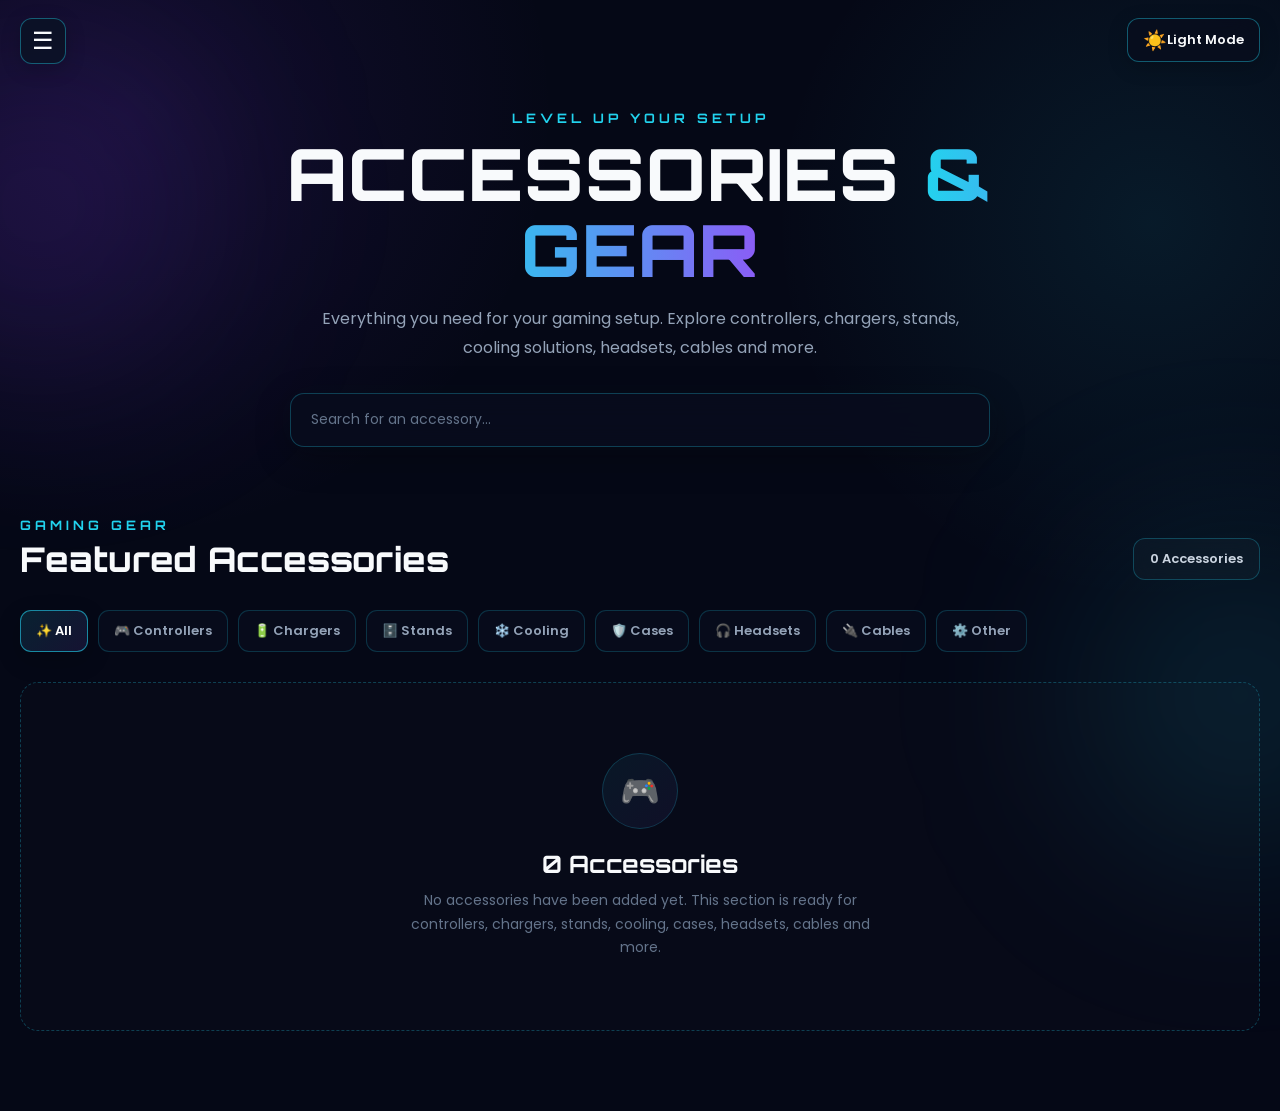
==== accessories.html @ ce7d5a82 "Add independent Accessories & Gear page with sidebar, theme toggle, filters, search, and modal" ====
<!DOCTYPE html>
<html lang="en">
<head>
    <meta charset="UTF-8">
    <meta name="viewport" content="width=device-width, initial-scale=1.0">

    <title>Future Games | Accessories & Gear</title>

    <link rel="preconnect" href="https://fonts.googleapis.com">
    <link rel="preconnect" href="https://fonts.gstatic.com" crossorigin>

    <link
        href="https://fonts.googleapis.com/css2?family=Orbitron:wght@500;700;800&family=Poppins:wght@400;500;600;700&display=swap"
        rel="stylesheet"
    >

    <link rel="stylesheet" href="style.css">

    <style>
        /*
         * ============================================================
         * ACCESSORIES PAGE
         * ============================================================
         */

        .accessories-page {
            position: relative;
            z-index: 2;
        }

        /*
         * ACCESSORIES HERO
         */
        .accessories-hero {
            position: relative;
            padding: 110px 20px 70px;
            text-align: center;
        }

        .accessories-hero .hero-content {
            max-width: 900px;
            margin: 0 auto;
        }

        .accessories-hero h1 {
            margin: 10px 0 18px;
            font-family: "Orbitron", sans-serif;
            font-size: clamp(38px, 7vw, 72px);
            font-weight: 800;
            line-height: 1.05;
            letter-spacing: 1px;
        }

        .accessories-hero h1 span {
            background: linear-gradient(
                90deg,
                #22d3ee,
                #8b5cf6
            );
            -webkit-background-clip: text;
            background-clip: text;
            color: transparent;
        }

        .accessories-description {
            max-width: 680px;
            margin: 0 auto 30px;
            color: #94a3b8;
            font-size: 16px;
            line-height: 1.8;
        }

        /*
         * ACCESSORIES SEARCH
         */
        .accessories-search-box {
            width: min(700px, 100%);
            margin: 0 auto;
        }

        .accessories-search-box input {
            width: 100%;
            min-height: 54px;
            padding: 15px 20px;

            border: 1px solid #22d3ee44;
            border-radius: 14px;

            outline: none;

            color: #f8fafc;
            background: #080d1de8;

            font-family: "Poppins", sans-serif;
            font-size: 14px;

            box-shadow:
                0 10px 35px #0004,
                0 0 30px #22d3ee08;

            backdrop-filter: blur(15px);

            transition:
                border-color .25s,
                box-shadow .25s,
                background .25s;
        }

        .accessories-search-box input::placeholder {
            color: #64748b;
        }

        .accessories-search-box input:focus {
            border-color: #22d3ee99;

            box-shadow:
                0 10px 35px #0005,
                0 0 30px #22d3ee18;
        }

        /*
         * ACCESSORIES CONTAINER
         */
        .accessories-container {
            position: relative;
            z-index: 2;

            width: min(1400px, calc(100% - 40px));
            margin: 0 auto;
            padding-bottom: 80px;
        }

        /*
         * SECTION HEADER
         */
        .accessories-section-header {
            display: flex;
            align-items: flex-end;
            justify-content: space-between;
            gap: 20px;

            margin-bottom: 30px;
        }

        .accessories-section-header h2 {
            margin: 5px 0 0;

            font-family: "Orbitron", sans-serif;
            font-size: clamp(24px, 4vw, 34px);
            font-weight: 800;
        }

        .accessories-count {
            flex-shrink: 0;

            padding: 10px 16px;

            border: 1px solid #22d3ee44;
            border-radius: 12px;

            color: #cbd5e1;
            background: #ffffff06;

            font-size: 13px;
            font-weight: 600;

            backdrop-filter: blur(10px);
        }

        /*
         * CATEGORY FILTERS
         */
        .accessories-filters {
            display: flex;
            flex-wrap: wrap;
            gap: 10px;

            margin-bottom: 30px;
        }

        .accessory-filter {
            min-height: 42px;

            padding: 9px 15px;

            border: 1px solid #22d3ee33;
            border-radius: 11px;

            color: #94a3b8;
            background: #080d1dcc;

            cursor: pointer;

            font-family: "Poppins", sans-serif;
            font-size: 13px;
            font-weight: 600;

            transition:
                color .2s,
                background .2s,
                border-color .2s,
                transform .2s;
        }

        .accessory-filter:hover {
            color: #f8fafc;
            border-color: #22d3ee77;
            background: #22d3ee12;
            transform: translateY(-2px);
        }

        .accessory-filter.active {
            color: #ffffff;

            border-color: #22d3ee99;

            background:
                linear-gradient(
                    135deg,
                    #22d3ee20,
                    #8b5cf620
                );

            box-shadow: 0 8px 25px #0003;
        }

        /*
         * ACCESSORIES GRID
         */
        .accessories-grid {
            display: grid;

            grid-template-columns:
                repeat(
                    auto-fill,
                    minmax(250px, 1fr)
                );

            gap: 22px;
        }

        /*
         * ACCESSORY CARD
         */
        .accessory-card {
            min-height: 330px;

            display: flex;
            flex-direction: column;

            overflow: hidden;

            border: 1px solid #22d3ee22;
            border-radius: 18px;

            background:
                linear-gradient(
                    145deg,
                    #0b1224ee,
                    #080d1dee
                );

            box-shadow:
                0 15px 40px #0004;

            backdrop-filter: blur(15px);

            transition:
                transform .25s,
                border-color .25s,
                box-shadow .25s;
        }

        .accessory-card:hover {
            transform: translateY(-7px);

            border-color: #22d3ee66;

            box-shadow:
                0 22px 55px #0006,
                0 0 30px #22d3ee0c;
        }

        /*
         * ACCESSORY COVER
         */
        .accessory-cover {
            position: relative;

            height: 190px;

            display: flex;
            align-items: center;
            justify-content: center;

            overflow: hidden;

            border-bottom: 1px solid #ffffff0d;

            background:
                radial-gradient(
                    circle at center,
                    #22d3ee0e,
                    transparent 65%
                ),
                #080b12;

            font-size: 52px;
        }

        .accessory-cover::after {
            content: "";

            position: absolute;
            inset: 0;

            background:
                linear-gradient(
                    135deg,
                    transparent,
                    #22d3ee06,
                    transparent
                );

            pointer-events: none;
        }

        .accessory-placeholder-icon {
            position: relative;
            z-index: 1;

            width: 78px;
            height: 78px;

            display: flex;
            align-items: center;
            justify-content: center;

            border: 1px solid #22d3ee44;
            border-radius: 20px;

            background:
                linear-gradient(
                    135deg,
                    #22d3ee12,
                    #8b5cf612
                );

            box-shadow: 0 0 35px #22d3ee0c;
        }

        /*
         * ACCESSORY INFO
         */
        .accessory-info {
            display: flex;
            flex-direction: column;
            flex: 1;

            padding: 20px;
        }

        .accessory-info h3 {
            margin: 0 0 10px;

            color: #f8fafc;

            font-family: "Orbitron", sans-serif;
            font-size: 17px;
            font-weight: 700;
        }

        .accessory-tags {
            display: flex;
            flex-wrap: wrap;
            gap: 7px;

            margin-bottom: 12px;
        }

        .accessory-tag {
            padding: 5px 9px;

            border: 1px solid #8b5cf633;
            border-radius: 7px;

            color: #c4b5fd;
            background: #8b5cf610;

            font-size: 11px;
            font-weight: 600;
        }

        .accessory-description {
            margin: 0;

            color: #94a3b8;

            font-size: 13px;
            line-height: 1.7;
        }

        .accessory-button {
            width: 100%;

            margin-top: auto;
            padding: 11px 14px;

            border: 1px solid #22d3ee44;
            border-radius: 10px;

            color: #f8fafc;
            background: #22d3ee0d;

            cursor: pointer;

            font-family: "Poppins", sans-serif;
            font-size: 13px;
            font-weight: 700;

            transition:
                background .2s,
                border-color .2s,
                transform .2s;
        }

        .accessory-button:hover {
            border-color: #22d3ee88;
            background: #22d3ee18;
            transform: translateY(-2px);
        }

        /*
         * EMPTY STATE
         */
        .accessories-empty {
            display: none;

            padding: 70px 25px;

            border: 1px dashed #22d3ee44;
            border-radius: 18px;

            text-align: center;

            background: #ffffff03;
        }

        .accessories-empty-icon {
            width: 76px;
            height: 76px;

            display: flex;
            align-items: center;
            justify-content: center;

            margin: 0 auto 20px;

            border: 1px solid #22d3ee33;
            border-radius: 50%;

            background:
                linear-gradient(
                    135deg,
                    #22d3ee12,
                    #8b5cf612
                );

            font-size: 32px;
        }

        .accessories-empty h3 {
            margin: 0 0 10px;

            font-family: "Orbitron", sans-serif;
            font-size: 24px;
        }

        .accessories-empty p {
            max-width: 500px;

            margin: 0 auto;

            color: #64748b;

            font-size: 14px;
            line-height: 1.7;
        }

        /*
         * ACCESSORIES SIDEBAR
         *
         * Uses the same sidebar structure/classes
         * already added to style.css.
         */

        .accessories-sidebar-wrapper {
            position: relative;
            z-index: 5000;
        }

        /*
         * LIGHT MODE
         */
        body.light-mode .accessories-search-box input {
            color: #0f172a;
            background: #ffffffdd;
            border-color: #0891b244;
        }

        body.light-mode .accessory-filter {
            color: #475569;
            background: #ffffffcc;
            border-color: #0891b233;
        }

        body.light-mode .accessory-filter:hover {
            color: #0f172a;
            background: #0891b210;
            border-color: #0891b266;
        }

        body.light-mode .accessory-filter.active {
            color: #0f172a;
            border-color: #0891b277;
            background: linear-gradient(
                135deg,
                #22d3ee20,
                #8b5cf620
            );
        }

        body.light-mode .accessory-card {
            background: #ffffffdd;
            border-color: #0891b222;
        }

        body.light-mode .accessory-card:hover {
            border-color: #0891b266;
        }

        body.light-mode .accessory-info h3 {
            color: #0f172a;
        }

        body.light-mode .accessory-description {
            color: #64748b;
        }

        body.light-mode .accessories-count {
            color: #475569;
            background: #ffffff99;
            border-color: #0891b233;
        }

        /*
         * RESPONSIVE
         */
        @media(max-width: 800px){

            .accessories-hero {
                padding-top: 90px;
            }

            .accessories-section-header {
                align-items: flex-start;
                flex-direction: column;
            }

            .accessories-grid {
                grid-template-columns:
                    repeat(
                        auto-fill,
                        minmax(220px, 1fr)
                    );
            }

        }

        @media(max-width: 550px){

            .accessories-hero {
                padding:
                    85px 15px
                    55px;
            }

            .accessories-container {
                width: calc(100% - 24px);
            }

            .accessories-hero h1 {
                font-size: 38px;
            }

            .accessories-description {
                font-size: 14px;
            }

            .accessories-section-header h2 {
                font-size: 24px;
            }

            .accessories-grid {
                grid-template-columns: 1fr;
            }

            .accessory-cover {
                height: 180px;
            }

            .accessories-filters {
                gap: 7px;
            }

            .accessory-filter {
                flex: 1 1 auto;
            }

        }
    </style>

    <script>
    /*
     * ============================================================
     * ACCESSORIES PAGE NAVIGATION
     * ============================================================
     */

    (function () {

        const scrollKey =
            "futureGamesRefreshScroll-accessories";

        if ("scrollRestoration" in history) {
            history.scrollRestoration = "manual";
        }

        window.addEventListener(
            "pagehide",
            function () {

                try {

                    sessionStorage.setItem(
                        scrollKey,
                        String(
                            window.scrollY ||
                            window.pageYOffset ||
                            0
                        )
                    );

                } catch (error) {}

            }
        );

        window.addEventListener(
            "load",
            function () {

                const navigation =
                    performance.getEntriesByType(
                        "navigation"
                    )[0];

                let savedPosition = null;

                try {

                    savedPosition =
                        sessionStorage.getItem(
                            scrollKey
                        );

                } catch (error) {}

                if (
                    navigation &&
                    navigation.type === "reload" &&
                    savedPosition !== null
                ) {

                    try {

                        sessionStorage.removeItem(
                            scrollKey
                        );

                    } catch (error) {}

                    const previousY =
                        Number(
                            savedPosition
                        );

                    if (
                        Number.isFinite(
                            previousY
                        ) &&
                        previousY > 0
                    ) {

                        const maxScroll =
                            Math.max(
                                0,
                                document.documentElement
                                    .scrollHeight -
                                window.innerHeight
                            );

                        window.scrollTo(
                            0,
                            Math.min(
                                previousY,
                                maxScroll
                            )
                        );

                        requestAnimationFrame(
                            function () {

                                requestAnimationFrame(
                                    function () {

                                        window.scrollTo({
                                            top: 0,
                                            behavior: "smooth"
                                        });

                                    }
                                );

                            }
                        );

                    } else {

                        window.scrollTo(
                            0,
                            0
                        );

                    }

                } else {

                    try {

                        sessionStorage.removeItem(
                            scrollKey
                        );

                    } catch (error) {}

                }

            }
        );

    })();
    </script>
</head>

<body>

    <!-- ==========================================================
         BACKGROUND
    =========================================================== -->

    <div class="background-glow glow-one"></div>
    <div class="background-glow glow-two"></div>


    <!-- ==========================================================
         ACCESSORIES SIDEBAR
    =========================================================== -->

    <div
        class="accessories-sidebar-wrapper"
        id="accessoriesSidebarWrapper"
    >

        <button
            class="platform-menu-button"
            id="platformMenuButton"
            type="button"
            aria-label="Open console menu"
            aria-expanded="false"
        >
            ☰
        </button>


        <div
            class="platform-overlay"
            id="platformOverlay"
        ></div>


        <aside
            class="platform-sidebar"
            id="platformSidebar"
            aria-label="Console selection"
        >

            <button
                class="platform-close"
                id="platformCloseButton"
                type="button"
                aria-label="Close menu"
            >
                ×
            </button>


            <h2>
                Choose Console
            </h2>


            <!-- HOME -->

            <button
                type="button"
                id="sidebarHomeButton"
                class="sidebar-home-button"
            >
                🏠 Home
            </button>


            <!-- ALL ACCESSORIES -->

            <button
                type="button"
                id="sidebarAllAccessoriesButton"
                class="sidebar-all-accessories-button"
            >
                🧩 All Accessories
            </button>


            <!-- ==================================================
                 PS4
            =================================================== -->

            <div class="sidebar-console-group">

                <div class="sidebar-console-title">
                    🎮 PlayStation 4
                </div>


                <button
                    type="button"
                    class="sidebar-sub-button"
                    data-action="games"
                    data-platform="PS4"
                >
                    🎮 Games
                </button>


                <button
                    type="button"
                    class="sidebar-sub-button"
                    data-action="accessories"
                    data-platform="PS4"
                >
                    🧩 Accessories
                </button>

            </div>


            <!-- ==================================================
                 PS5
            =================================================== -->

            <div class="sidebar-console-group">

                <div class="sidebar-console-title">
                    🎮 PlayStation 5
                </div>


                <button
                    type="button"
                    class="sidebar-sub-button"
                    data-action="games"
                    data-platform="PS5"
                >
                    🎮 Games
                </button>


                <button
                    type="button"
                    class="sidebar-sub-button"
                    data-action="accessories"
                    data-platform="PS5"
                >
                    🧩 Accessories
                </button>

            </div>


            <!-- ==================================================
                 XBOX
            =================================================== -->

            <div class="sidebar-console-group">

                <div class="sidebar-console-title">
                    🎮 Xbox
                </div>


                <button
                    type="button"
                    class="sidebar-sub-button"
                    data-action="games"
                    data-platform="Xbox"
                >
                    🎮 Games
                </button>


                <button
                    type="button"
                    class="sidebar-sub-button"
                    data-action="accessories"
                    data-platform="Xbox"
                >
                    🧩 Accessories
                </button>

            </div>

        </aside>

    </div>


    <!-- ==========================================================
         MAIN PAGE
    =========================================================== -->

    <main class="accessories-page">

        <!-- ======================================================
             HERO
        ======================================================= -->

        <header class="accessories-hero">

            <div class="hero-content">

                <p class="small-title">
                    LEVEL UP YOUR SETUP
                </p>


                <h1>
                    ACCESSORIES
                    <span>&amp; GEAR</span>
                </h1>


                <p class="accessories-description">
                    Everything you need for your gaming setup.
                    Explore controllers, chargers, stands,
                    cooling solutions, headsets, cables and more.
                </p>


                <div class="accessories-search-box">

                    <input
                        type="text"
                        id="accessorySearchInput"
                        placeholder="Search for an accessory..."
                        autocomplete="off"
                    >

                </div>

            </div>

        </header>


        <!-- ======================================================
             MAIN ACCESSORIES CONTENT
        ======================================================= -->

        <section class="accessories-container">

            <div class="accessories-section-header">

                <div>

                    <p class="small-title">
                        GAMING GEAR
                    </p>


                    <h2>
                        Featured Accessories
                    </h2>

                </div>


                <div
                    id="accessoryCount"
                    class="accessories-count"
                >
                    0 Accessories
                </div>

            </div>


            <!-- ==================================================
                 CATEGORY FILTERS
            =================================================== -->

            <div
                id="accessoryFilters"
                class="accessories-filters"
            >

                <button
                    type="button"
                    class="accessory-filter active"
                    data-category="ALL"
                >
                    ✨ All
                </button>


                <button
                    type="button"
                    class="accessory-filter"
                    data-category="Controllers"
                >
                    🎮 Controllers
                </button>


                <button
                    type="button"
                    class="accessory-filter"
                    data-category="Chargers"
                >
                    🔋 Chargers
                </button>


                <button
                    type="button"
                    class="accessory-filter"
                    data-category="Stands"
                >
                    🗄️ Stands
                </button>


                <button
                    type="button"
                    class="accessory-filter"
                    data-category="Cooling"
                >
                    ❄️ Cooling
                </button>


                <button
                    type="button"
                    class="accessory-filter"
                    data-category="Cases"
                >
                    🛡️ Cases
                </button>


                <button
                    type="button"
                    class="accessory-filter"
                    data-category="Headsets"
                >
                    🎧 Headsets
                </button>


                <button
                    type="button"
                    class="accessory-filter"
                    data-category="Cables"
                >
                    🔌 Cables
                </button>


                <button
                    type="button"
                    class="accessory-filter"
                    data-category="Other Accessories"
                >
                    ⚙️ Other
                </button>

            </div>


            <!-- ==================================================
                 ACCESSORIES GRID
            =================================================== -->

            <section
                id="accessoriesContainer"
                class="accessories-grid"
            ></section>


            <!-- ==================================================
                 EMPTY STATE
            =================================================== -->

            <div
                id="accessoriesEmpty"
                class="accessories-empty"
            >

                <div class="accessories-empty-icon">
                    🎮
                </div>


                <h3>
                    0 Accessories
                </h3>


                <p>
                    No accessories have been added yet.
                    This section is ready for controllers,
                    chargers, stands, cooling, cases,
                    headsets, cables and more.
                </p>

            </div>

        </section>

    </main>


    <!-- ==========================================================
         DETAILS MODAL
    =========================================================== -->

    <div
        id="accessoryDetailsModal"
        class="modal"
    >

        <div class="modal-background"></div>


        <div class="modal-content">

            <button
                id="closeAccessoryModal"
                class="close-button"
                type="button"
            >
                ×
            </button>


            <div
                id="accessoryDetailsContainer"
            ></div>

        </div>

    </div>


    <!-- ==========================================================
         ACCESSORIES JAVASCRIPT
    =========================================================== -->

    <script>

    /*
     * ============================================================
     * THEME TOGGLE
     * ============================================================
     */

    function createThemeToggle(){

        let controls =
            document.querySelector(
                ".header-controls"
            );


        let button =
            document.getElementById(
                "themeToggle"
            );


        if(!controls){

            controls =
                document.createElement(
                    "div"
                );

            controls.className =
                "header-controls";

            controls.style.cssText = `
                position: fixed;
                top: 15px;
                right: 15px;
                z-index: 5005;
                display: flex;
                align-items: center;
                gap: 10px;
            `;

            document.body.appendChild(
                controls
            );

        }


        if(!button){

            button =
                document.createElement(
                    "button"
                );

            button.id =
                "themeToggle";

            button.className =
                "theme-toggle";

            button.type =
                "button";

            button.setAttribute(
                "aria-label",
                "Switch color theme"
            );


            const savedTheme =
                localStorage.getItem(
                    "futureGamesTheme"
                );


            if(savedTheme === "light"){

                document.body.classList.add(
                    "light-mode"
                );

            }


            function updateThemeButton(){

                const isLight =
                    document.body.classList.contains(
                        "light-mode"
                    );


                button.innerHTML =
                    isLight
                        ? '<span class="theme-icon">🌙</span><span>Dark Mode</span>'
                        : '<span class="theme-icon">☀️</span><span>Light Mode</span>';


                button.setAttribute(
                    "aria-pressed",
                    isLight
                        ? "true"
                        : "false"
                );

            }


            button.addEventListener(
                "click",
                function(){

                    const isLight =
                        document.body.classList.toggle(
                            "light-mode"
                        );


                    localStorage.setItem(
                        "futureGamesTheme",
                        isLight
                            ? "light"
                            : "dark"
                    );


                    updateThemeButton();

                }
            );


            updateThemeButton();

        }


        if(button.parentElement !== controls){

            controls.appendChild(
                button
            );

        }

    }


    /*
     * ============================================================
     * ACCESSORIES SIDEBAR
     * ============================================================
     */

    function createAccessoriesSidebar(){

        const sidebar =
            document.getElementById(
                "platformSidebar"
            );


        const menuButton =
            document.getElementById(
                "platformMenuButton"
            );


        const overlay =
            document.getElementById(
                "platformOverlay"
            );


        const closeButton =
            document.getElementById(
                "platformCloseButton"
            );


        const homeButton =
            document.getElementById(
                "sidebarHomeButton"
            );


        const allAccessoriesButton =
            document.getElementById(
                "sidebarAllAccessoriesButton"
            );


        if(!sidebar){

            console.error(
                "Future Games: Accessories sidebar was not created."
            );

            return;

        }


        function openMenu(){

            sidebar.classList.add(
                "open"
            );


            overlay.classList.add(
                "open"
            );


            if(menuButton){

                menuButton.setAttribute(
                    "aria-expanded",
                    "true"
                );

            }

        }


        function closeMenu(){

            sidebar.classList.remove(
                "open"
            );


            overlay.classList.remove(
                "open"
            );


            if(menuButton){

                menuButton.setAttribute(
                    "aria-expanded",
                    "false"
                );

            }

        }


        /*
         * HOME
         */

        if(homeButton){

            homeButton.addEventListener(
                "click",
                function(){

                    window.location.href =
                        "home.html";

                }
            );

        }


        /*
         * ALL ACCESSORIES
         */

        if(allAccessoriesButton){

            allAccessoriesButton.addEventListener(
                "click",
                function(){

                    activePlatform =
                        "ALL";


                    window.location.href =
                        "accessories.html";

                }
            );

        }


        /*
         * OPEN MENU
         */

        if(menuButton){

            menuButton.addEventListener(
                "click",
                function(){

                    if(
                        sidebar.classList.contains(
                            "open"
                        )
                    ){

                        closeMenu();

                    }else{

                        openMenu();

                    }

                }
            );

        }


        /*
         * CLOSE BUTTON
         */

        if(closeButton){

            closeButton.addEventListener(
                "click",
                closeMenu
            );

        }


        /*
         * OVERLAY
         */

        if(overlay){

            overlay.addEventListener(
                "click",
                closeMenu
            );

        }


        /*
         * NAVIGATION BUTTONS
         */

        const navigationButtons =
            sidebar.querySelectorAll(
                "[data-action][data-platform]"
            );


        navigationButtons.forEach(
            function(button){

                button.addEventListener(
                    "click",
                    function(){

                        const action =
                            button.dataset.action;


                        const platform =
                            button.dataset.platform;


                        /*
                         * ACCESSORIES
                         */

                        if(
                            action ===
                            "accessories"
                        ){

                            window.location.href =
                                "accessories.html?platform=" +
                                encodeURIComponent(
                                    platform
                                );

                            return;

                        }


                        /*
                         * PS4 GAMES
                         */

                        if(
                            action === "games" &&
                            platform === "PS4"
                        ){

                            window.location.href =
                                "index.html?platform=PS4";

                            return;

                        }


                        /*
                         * PS5 GAMES
                         */

                        if(
                            action === "games" &&
                            platform === "PS5"
                        ){

                            window.location.href =
                                "index.html?platform=PS5";

                            return;

                        }


                        /*
                         * XBOX GAMES
                         */

                        if(
                            action === "games" &&
                            platform === "Xbox"
                        ){

                            window.location.href =
                                "xbox.html";

                            return;

                        }

                    }
                );

            }
        );


        /*
         * ESC KEY
         */

        document.addEventListener(
            "keydown",
            function(event){

                if(
                    event.key === "Escape"
                ){

                    closeMenu();

                }

            }
        );

    }


    /*
     * ============================================================
     * ACCESSORIES DATA
     * ============================================================
     *
     * Keep this array empty for now.
     */

    const accessories = [];


    /*
     * ============================================================
     * PAGE STATE
     * ============================================================
     */

    let activeCategory = "ALL";

    let activePlatform = "ALL";


    /*
     * ============================================================
     * ELEMENTS
     * ============================================================
     */

    const accessorySearchInput =
        document.getElementById(
            "accessorySearchInput"
        );


    const accessoriesContainer =
        document.getElementById(
            "accessoriesContainer"
        );


    const accessoriesEmpty =
        document.getElementById(
            "accessoriesEmpty"
        );


    const accessoryCount =
        document.getElementById(
            "accessoryCount"
        );


    const accessoryFilters =
        document.querySelectorAll(
            ".accessory-filter"
        );


    /*
     * ============================================================
     * URL PARAMETERS
     * ============================================================
     */

    function initializeAccessoriesFromURL(){

        const params =
            new URLSearchParams(
                window.location.search
            );


        const requestedPlatform =
            params.get(
                "platform"
            );


        const requestedCategory =
            params.get(
                "category"
            );


        const supportedPlatforms = [
            "PS4",
            "PS5",
            "Xbox"
        ];


        const supportedCategories = [
            "Controllers",
            "Chargers",
            "Stands",
            "Cooling",
            "Cases",
            "Headsets",
            "Cables",
            "Other Accessories"
        ];


        if(
            requestedPlatform &&
            supportedPlatforms.includes(
                requestedPlatform
            )
        ){

            activePlatform =
                requestedPlatform;

        }


        if(
            requestedCategory &&
            supportedCategories.includes(
                requestedCategory
            )
        ){

            activeCategory =
                requestedCategory;

        }


        accessoryFilters.forEach(
            function(button){

                button.classList.toggle(
                    "active",
                    button.dataset.category ===
                    activeCategory
                );

            }
        );

    }


    /*
     * ============================================================
     * COVER STYLE
     * ============================================================
     */

    function getAccessoryCoverStyle(
        cover
    ){

        if(!cover){

            return "";

        }


        if(
            cover.startsWith(
                "linear-gradient"
            ) ||
            cover.startsWith(
                "radial-gradient"
            )
        ){

            return `
                background-image:
                ${cover};
            `;

        }


        return `
            background-image:
            url('${cover}');
        `;

    }


    /*
     * ============================================================
     * DISPLAY ACCESSORIES
     * ============================================================
     */

    function displayAccessories(
        accessoryList
    ){

        accessoriesContainer.innerHTML =
            "";


        accessoryCount.textContent =
            `${accessoryList.length} Accessories`;


        if(!accessoryList.length){

            accessoriesEmpty.style.display =
                "block";

            return;

        }


        accessoriesEmpty.style.display =
            "none";


        accessoryList.forEach(
            function(accessory,index){

                const card =
                    document.createElement(
                        "article"
                    );


                card.className =
                    "accessory-card";


                card.style.animationDelay =
                    `${index * 0.035}s`;


                const cover =
                    accessory.cover ||
                    "";


                const coverStyle =
                    getAccessoryCoverStyle(
                        cover
                    );


                const platformTags =
                    Array.isArray(
                        accessory.platforms
                    )
                        ? accessory.platforms
                        : [];


                const tagsHTML =
                    platformTags.length
                        ? platformTags
                            .map(
                                function(platform){

                                    return `
                                        <span class="accessory-tag">
                                            ${platform}
                                        </span>
                                    `;

                                }
                            )
                            .join("")
                        : `
                            <span class="accessory-tag">
                                ${
                                    accessory.category ||
                                    "Accessory"
                                }
                            </span>
                        `;


                card.innerHTML = `

                    <div
                        class="accessory-cover"
                        style="
                            ${coverStyle}
                            background-size:contain;
                            background-repeat:no-repeat;
                            background-position:center;
                        "
                    >

                        ${
                            cover
                                ? ""
                                : `
                                    <div
                                        class="accessory-placeholder-icon"
                                    >
                                        🎮
                                    </div>
                                `
                        }

                    </div>


                    <div class="accessory-info">

                        <h3>
                            ${accessory.name}
                        </h3>


                        <div class="accessory-tags">

                            ${tagsHTML}

                        </div>


                        <p class="accessory-description">

                            ${
                                accessory.description ||
                                "Gaming accessory."
                            }

                        </p>


                        <button
                            class="accessory-button"
                            type="button"
                            data-accessory-id="${accessory.id}"
                        >
                            View Accessory
                        </button>

                    </div>

                `;


                const detailsButton =
                    card.querySelector(
                        ".accessory-button"
                    );


                detailsButton.addEventListener(
                    "click",
                    function(){

                        openAccessoryDetails(
                            accessory.id
                        );

                    }
                );


                accessoriesContainer.appendChild(
                    card
                );

            }
        );

    }


    /*
     * ============================================================
     * FILTER ACCESSORIES
     * ============================================================
     */

    function applyAccessoryFilters(){

        const searchText =
            accessorySearchInput
                .value
                .toLowerCase()
                .trim();


        const filteredAccessories =
            accessories.filter(
                function(accessory){

                    const name =
                        (
                            accessory.name ||
                            ""
                        ).toLowerCase();


                    const category =
                        (
                            accessory.category ||
                            ""
                        ).toLowerCase();


                    const description =
                        (
                            accessory.description ||
                            ""
                        ).toLowerCase();


                    const matchesCategory =
                        activeCategory ===
                        "ALL" ||
                        accessory.category ===
                        activeCategory;


                    const matchesSearch =
                        name.includes(
                            searchText
                        ) ||
                        category.includes(
                            searchText
                        ) ||
                        description.includes(
                            searchText
                        );


                    const matchesPlatform =
                        activePlatform ===
                        "ALL" ||
                        (
                            Array.isArray(
                                accessory.platforms
                            ) &&
                            accessory.platforms.includes(
                                activePlatform
                            )
                        );


                    return (
                        matchesCategory &&
                        matchesSearch &&
                        matchesPlatform
                    );

                }
            );


        displayAccessories(
            filteredAccessories
        );

    }


    /*
     * ============================================================
     * CATEGORY BUTTONS
     * ============================================================
     */

    accessoryFilters.forEach(
        function(button){

            button.addEventListener(
                "click",
                function(){

                    activeCategory =
                        button.dataset.category;


                    accessoryFilters.forEach(
                        function(item){

                            item.classList.toggle(
                                "active",
                                item === button
                            );

                        }
                    );


                    applyAccessoryFilters();

                }
            );

        }
    );


    /*
     * ============================================================
     * SEARCH
     * ============================================================
     */

    accessorySearchInput.addEventListener(
        "input",
        applyAccessoryFilters
    );


    /*
     * ============================================================
     * DETAILS MODAL
     * ============================================================
     */

    const accessoryDetailsModal =
        document.getElementById(
            "accessoryDetailsModal"
        );


    const accessoryDetailsContainer =
        document.getElementById(
            "accessoryDetailsContainer"
        );


    const closeAccessoryModal =
        document.getElementById(
            "closeAccessoryModal"
        );


    const accessoryModalBackground =
        accessoryDetailsModal.querySelector(
            ".modal-background"
        );


    function openAccessoryDetails(
        accessoryId
    ){

        const accessory =
            accessories.find(
                function(item){

                    return item.id ===
                        accessoryId;

                }
            );


        if(!accessory){

            return;

        }


        const platforms =
            Array.isArray(
                accessory.platforms
            )
                ? accessory.platforms.join(
                    " • "
                )
                : "All Platforms";


        accessoryDetailsContainer.innerHTML = `

            <div style="
                padding:10px;
                text-align:center;
            ">

                <p
                    class="small-title"
                    style="margin-bottom:10px;"
                >
                    ACCESSORY DETAILS
                </p>


                <h2 style="
                    margin-bottom:15px;
                    font-family:'Orbitron',sans-serif;
                ">
                    ${accessory.name}
                </h2>


                <p style="
                    margin-bottom:10px;
                    color:#94a3b8;
                ">
                    Category:
                    ${
                        accessory.category ||
                        "Accessory"
                    }
                </p>


                <p style="
                    margin-bottom:20px;
                    color:#94a3b8;
                ">
                    Platforms:
                    ${platforms}
                </p>


                <p style="
                    max-width:600px;
                    margin:0 auto;
                    color:#cbd5e1;
                    line-height:1.8;
                ">
                    ${
                        accessory.description ||
                        "Gaming accessory."
                    }
                </p>

            </div>

        `;


        accessoryDetailsModal.classList.add(
            "active"
        );

    }


    function closeAccessoryDetails(){

        accessoryDetailsModal.classList.remove(
            "active"
        );

    }


    if(closeAccessoryModal){

        closeAccessoryModal.addEventListener(
            "click",
            closeAccessoryDetails
        );

    }


    if(accessoryModalBackground){

        accessoryModalBackground.addEventListener(
            "click",
            closeAccessoryDetails
        );

    }


    document.addEventListener(
        "keydown",
        function(event){

            if(
                event.key === "Escape"
            ){

                closeAccessoryDetails();

            }

        }
    );


    /*
     * ============================================================
     * INITIALIZE
     * ============================================================
     */

    createThemeToggle();

    createAccessoriesSidebar();

    initializeAccessoriesFromURL();

    applyAccessoryFilters();

    </script>

</body>
</html>
---- style.css ----
/* FUTURE GAMES - COMPLETE STYLE */

/* ==================== VARIABLES & RESET ==================== */
:root {
    --bg: #050816;
    --card: #0c1226e8;
    --purple: #8b5cf6;
    --cyan: #22d3ee;
    --gold: #ffd700;
    --text: #f8fafc;
    --muted: #94a3b8;
}

* {
    box-sizing: border-box;
    margin: 0;
    padding: 0;
}

html {
    scroll-behavior: smooth;
}

body {
    min-height: 100vh;
    color: var(--text);
    font-family: Poppins, sans-serif;
    background:
        radial-gradient(circle at 10% 10%, #7c3aed1f, transparent 28%),
        radial-gradient(circle at 90% 20%, #22d3ee17, transparent 26%),
        var(--bg);
    overflow-x: hidden;
}

button,
input {
    font: inherit;
}

button {
    cursor: pointer;
}

.background-glow {
    position: fixed;
    width: 320px;
    height: 320px;
    border-radius: 50%;
    filter: blur(100px);
    pointer-events: none;
    z-index: -1;
}

.glow-one {
    top: 5%;
    left: -120px;
    background: #7c3aed29;
}

.glow-two {
    right: -120px;
    bottom: 5%;
    background: #22d3ee1f;
}

/* ==================== HERO ==================== */
.hero {
    min-height: 390px;
    display: flex;
    align-items: center;
    justify-content: center;
    padding: 60px 20px 45px;
    text-align: center;
    border-bottom: 1px solid #8b5cf629;
}

.hero-content {
    width: min(900px, 100%);
}

.small-title {
    color: var(--cyan);
    font-family: Orbitron, sans-serif;
    font-size: 13px;
    letter-spacing: 4px;
    font-weight: 700;
}

.hero h1 {
    margin: 12px 0;
    font-family: Orbitron, sans-serif;
    font-size: clamp(42px, 8vw, 82px);
    line-height: 1;
}

.hero h1 span {
    color: var(--purple);
    text-shadow: 0 0 8px #8b5cf6cc, 0 0 35px #8b5cf673;
}

.hero-description {
    max-width: 650px;
    margin: 0 auto 30px;
    color: var(--muted);
}

.search-box {
    width: min(620px, 100%);
    margin: auto;
}

.search-box input {
    width: 100%;
    padding: 16px 20px;
    border: 1px solid #8b5cf666;
    border-radius: 14px;
    outline: 0;
    color: white;
    background: #080c1ee0;
}

.search-box input:focus {
    border-color: var(--cyan);
    box-shadow: 0 0 25px #22d3ee29;
}

/* ==================== MAIN CONTAINER ==================== */
.container {
    width: min(1400px, 92%);
    margin-inline: auto;
    padding: 55px 0 80px;
    min-width: 0;
}

.section-header {
    display: flex;
    align-items: end;
    justify-content: space-between;
    gap: 20px;
    margin-bottom: 24px;
}

.section-header h2 {
    margin-top: 5px;
    font-family: Orbitron, sans-serif;
    font-size: clamp(24px, 4vw, 38px);
}

.game-count {
    color: var(--cyan);
    padding: 9px 14px;
    border: 1px solid #22d3ee38;
    border-radius: 10px;
    background: #22d3ee0f;
}

/* ==================== CATEGORY FILTERS ==================== */
.filter-bar {
    display: flex;
    flex-wrap: wrap;
    justify-content: center;
    gap: 10px;
    margin: 0 0 30px;
}

.filter-button {
    padding: 10px 16px;
    border: 1px solid #8b5cf640;
    border-radius: 10px;
    color: #cbd5e1;
    background: #0f172acc;
    transition: 0.2s;
}

.filter-button:hover,
.filter-button.active {
    color: white;
    border-color: var(--cyan);
    background: #22d3ee1a;
}

/* ==================== GAMES GRID ==================== */
.games-grid {
    display: grid;
    grid-template-columns: repeat(4, minmax(0, 1fr));
    gap: 22px;
    width: 100%;
    margin: 0;
    padding: 0;
    justify-items: stretch;
    align-items: stretch;
}

/* كل كارد يتمدد لارتفاع الصف */
.game-card {
    display: flex;
    flex-direction: column;
    min-width: 0;
    width: 100%;
    height: 100%;
    margin: 0;
    overflow: hidden;
    border: 1px solid #8b5cf638;
    border-radius: 18px;
    background: var(--card);
    box-shadow: 0 15px 35px #0004;
    animation: cardIn 0.5s ease both;
    transition: border-color 0.25s, box-shadow 0.25s;
}

.game-card:hover {
    border-color: #22d3ee66;
    box-shadow: 0 22px 45px #0006;
}

@keyframes cardIn {
    from {
        opacity: 0;
        transform: translateY(18px);
    }

    to {
        opacity: 1;
        transform: none;
    }
}

/* ==================== GAME COVERS ==================== */
.game-cover {
    position: relative;
    flex-shrink: 0;
    width: 100%;
    height: auto;
    aspect-ratio: 16 / 9;
    background: #080b12;
    overflow: hidden;
}

.game-cover img {
    display: block;
    width: 100%;
    height: 100%;
    object-fit: contain;
    object-position: center;
}

.cover-overlay {
    position: absolute;
    inset: 0;
    display: flex;
    align-items: end;
    justify-content: center;
    padding-bottom: 20px;
    opacity: 0;
    background: linear-gradient(transparent, #000b);
    transition: 0.25s;
    pointer-events: none;
}

.cover-overlay span {
    padding: 8px 14px;
    border: 1px solid #ffffff40;
    border-radius: 8px;
    font-size: 12px;
    letter-spacing: 2px;
}

.game-card:hover .cover-overlay {
    opacity: 0;
}

.game-badge {
    position: absolute;
    top: 12px;
    right: 12px;
    z-index: 2;
    padding: 7px 10px;
    border-radius: 8px;
    color: #07111f;
    background: var(--gold);
    font-family: Orbitron, sans-serif;
    font-size: 10px;
    font-weight: 800;
}

/* ==================== CARD CONTENT ALIGNMENT ==================== */

/*
   المحتوى الداخلي يتمدد لملء الكارد.
   ده اللي بيخلي زر View Game في نفس المستوى.
*/
.game-info {
    display: flex;
    flex: 1;
    flex-direction: column;
    align-items: stretch;
    min-width: 0;
    width: 100%;
    padding: 18px;
}

/* توحيد مساحة عنوان اللعبة */
.game-info h3 {
    display: -webkit-box;
    -webkit-box-orient: vertical;
    -webkit-line-clamp: 2;
    overflow: hidden;
    min-height: 2.7em;
    margin-bottom: 10px;
    font-family: Orbitron, sans-serif;
    font-size: 18px;
    line-height: 1.35;
    overflow-wrap: anywhere;
}

/* توحيد مساحة التصنيف */
.tags {
    display: flex;
    align-items: flex-start;
    flex-wrap: wrap;
    min-height: 31px;
    margin-bottom: 12px;
}

.tag {
    display: inline-block;
    padding: 5px 9px;
    border: 1px solid #8b5cf633;
    border-radius: 7px;
    color: #c4b5fd;
    background: #8b5cf614;
    font-size: 11px;
    line-height: 1.5;
}

/* الوصف له مساحة ثابتة، والنص الطويل لا يزق الزر لتحت */
.game-description {
    display: -webkit-box;
    -webkit-box-orient: vertical;
    -webkit-line-clamp: 4;
    overflow: hidden;
    min-height: calc(1.7em * 4);
    max-height: calc(1.7em * 4);
    margin-bottom: 15px;
    color: #94a3b8;
    font-size: 13px;
    line-height: 1.7;
    overflow-wrap: anywhere;
}

/* الزر يفضل أسفل الكارد */
.details-button {
    display: block;
    flex-shrink: 0;
    width: 100%;
    min-height: 43px;
    margin-top: auto;
    padding: 11px 14px;
    border: 1px solid #22d3ee59;
    border-radius: 10px;
    color: white;
    background: linear-gradient(135deg, #22d3ee1f, #8b5cf61f);
    text-align: center;
    transition: border-color 0.2s, box-shadow 0.2s;
}

.details-button:hover {
    border-color: var(--cyan);
    box-shadow: 0 0 20px #22d3ee22;
}

.no-results {
    display: none;
    padding: 60px 20px;
    color: var(--muted);
    text-align: center;
}

/* ==================== DETAILS MODAL ==================== */
.modal {
    position: fixed;
    inset: 0;
    display: none;
    align-items: center;
    justify-content: center;
    padding: 20px;
    z-index: 2000;
}

.modal.active {
    display: flex;
}

.modal-background {
    position: absolute;
    inset: 0;
    background: #000c;
    backdrop-filter: blur(8px);
}

.modal-content {
    position: relative;
    width: min(850px, 100%);
    max-height: 92vh;
    overflow-y: auto;
    padding: 25px;
    border: 1px solid #8b5cf64d;
    border-radius: 22px;
    background: #080d1d;
    box-shadow: 0 30px 80px #0008;
    z-index: 1;
}

.close-button {
    position: sticky;
    float: right;
    top: 0;
    z-index: 5;
    width: 40px;
    height: 40px;
    border: 1px solid #ffffff1a;
    border-radius: 50%;
    color: white;
    background: #0008;
    font-size: 27px;
}

.modal-cover {
    clear: both;
    width: 100%;
    height: auto;
    aspect-ratio: 16 / 9;
    margin-bottom: 20px;
    border-radius: 15px;
    background: #080b12;
    overflow: hidden;
}

.modal-cover img {
    display: block;
    width: 100%;
    height: 100%;
    object-fit: contain;
}

.modal-content h2 {
    margin-bottom: 14px;
    text-align: center;
    font-family: Orbitron, sans-serif;
    font-size: 30px;
}

.details-genre {
    display: block;
    width: fit-content;
    margin: 0 auto 20px;
    padding: 7px 14px;
    border: 1px solid #8b5cf640;
    border-radius: 8px;
    color: #c4b5fd;
    background: #8b5cf61f;
    text-align: center;
    font-size: 14px;
}

/* ==================== PLAYERS ==================== */
.players-box {
    display: grid;
    grid-template-columns: 1fr 1fr;
    gap: 12px;
    margin-bottom: 20px;
}

.player-item {
    padding: 15px;
    border: 1px solid #22d3ee2e;
    border-radius: 12px;
    background: #22d3ee0d;
    text-align: center;
}

.player-item span {
    display: block;
    margin-bottom: 6px;
    color: #94a3b8;
    font-size: 13px;
}

.player-item strong {
    color: white;
}

/* ==================== DESCRIPTION ==================== */
.details-description {
    margin: 15px 0 25px;
    padding: 18px;
    border-left: 3px solid var(--purple);
    border-right: 3px solid var(--cyan);
    border-radius: 10px;
    color: #c4b5fd;
    background: #8b5cf60f;
    font-family: Arial, sans-serif;
    font-size: 18px;
    font-weight: 600;
    line-height: 2;
    text-align: center;
}

/* ==================== PRICES ==================== */
.prices-box {
    display: grid;
    grid-template-columns: 1fr 1fr;
    gap: 15px;
    margin: 25px 0 45px;
}

.price-item {
    display: flex;
    align-items: center;
    justify-content: space-between;
    flex-wrap: wrap;
    gap: 12px;
    padding: 18px;
    border: 1px solid #ffd70040;
    border-radius: 14px;
    background: linear-gradient(135deg, #ffd70012, #8b5cf60d);
}

.price-item span {
    color: #cbd5e1;
    font-size: 14px;
    line-height: 1.8;
}

.price-item strong {
    display: inline-block;
    color: var(--gold);
    font-family: Arial, sans-serif;
    font-size: 17px;
    font-weight: 700;
    line-height: 1.8;
    letter-spacing: 0.5px;
    word-spacing: 3px;
    white-space: normal;
    overflow-wrap: anywhere;
}

/* تحسين وضوح الأسعار في الوضع الفاتح */
body.light-mode .price-item {
    background: linear-gradient(135deg, #ffd70020, #8b5cf610);
    border-color: #d4a90055;
}

body.light-mode .price-item span {
    color: #475569;
}

body.light-mode .price-item strong {
    color: #9a6700;
}

/* ==================== VIDEO & GAMEPLAY ==================== */
.game-video-section,
.screenshots-section {
    margin-top: 35px;
}

.game-video-section h3,
.screenshots-section h3 {
    margin-bottom: 25px;
    font-family: Orbitron, sans-serif;
    text-align: center;
    font-size: 24px;
    letter-spacing: 3px;
}

.game-video-section h3 {
    color: var(--gold);
}

.screenshots-section h3 {
    color: var(--gold);
    animation: gameplayGlow 2.5s ease-in-out infinite;
}

@keyframes gameplayGlow {
    0%,
    100% {
        color: #ffd700;
        text-shadow: 0 0 5px #ffd700, 0 0 15px #ffd70099;
    }

    50% {
        color: #22d3ee;
        text-shadow: 0 0 5px #22d3ee, 0 0 15px #22d3ee99;
    }
}

.gameplay-video {
    display: block;
    width: 100%;
    max-height: 480px;
    border-radius: 14px;
    border: 1px solid #22d3ee33;
    background: black;
}

.screenshots-grid {
    display: grid;
    grid-template-columns: 1fr 1fr;
    gap: 12px;
}

.gameplay-image-button {
    position: relative;
    overflow: hidden;
    padding: 0;
    border: 1px solid #8b5cf62e;
    border-radius: 12px;
    background: #111827;
}

.gameplay-image {
    display: block;
    width: 100%;
    aspect-ratio: 16 / 9;
    object-fit: cover;
    transition: 0.25s;
}

.gameplay-image-button:hover .gameplay-image {
    transform: scale(1.04);
}

.image-zoom-icon {
    position: absolute;
    right: 10px;
    bottom: 10px;
    padding: 6px 9px;
    border-radius: 8px;
    color: white;
    background: #000a;
}

.empty-media {
    padding-bottom: 10px;
}

.empty-media p {
    color: #64748b;
    text-align: center;
}

/* ==================== FULLSCREEN & GALLERY ==================== */

.fullscreen-button {
    position: fixed;
    right: 20px;
    bottom: 20px;
    z-index: 1500;
    padding: 11px 15px;
    border: 1px solid #22d3ee4d;
    border-radius: 10px;
    color: #fff;
    background: rgba(8, 13, 29, 0.9);
    backdrop-filter: blur(10px);
    -webkit-backdrop-filter: blur(10px);
    cursor: pointer;
    transition: background 0.2s ease, border-color 0.2s ease;
}

.fullscreen-button:hover {
    background: rgba(34, 211, 238, 0.18);
    border-color: #22d3ee;
}

/* Gallery Overlay */
.image-gallery {
    position: fixed;
    inset: 0;
    display: none;
    align-items: center;
    justify-content: center;
    z-index: 3000;
    overflow: hidden;
    isolation: isolate;
}

.image-gallery.active {
    display: flex;
}

/* Dark and blurred background */
.gallery-background {
    position: absolute;
    inset: -15px;
    z-index: 0;
    background: rgba(0, 0, 0, 0.94);
    backdrop-filter: blur(18px);
    -webkit-backdrop-filter: blur(18px);
}

/* Main image container */
.gallery-content {
    position: relative;
    z-index: 2;
    display: flex;
    flex-direction: column;
    align-items: center;
    justify-content: center;
    width: min(1000px, 82vw);
    max-height: 90vh;
    margin: 0 auto;
}

.gallery-content img {
    display: block;
    width: 100%;
    max-width: 100%;
    max-height: 82vh;
    object-fit: contain;
    border-radius: 12px;
    box-shadow: 0 0 45px rgba(0, 0, 0, 0.65);
    user-select: none;
    -webkit-user-drag: none;
}

/* Image counter */
.gallery-counter {
    width: fit-content;
    margin: 14px auto 0;
    padding: 7px 14px;
    border: 1px solid rgba(255, 255, 255, 0.12);
    border-radius: 20px;
    color: #fff;
    background: rgba(0, 0, 0, 0.75);
    font-size: 14px;
    text-align: center;
}

/* Close and navigation buttons */
.gallery-close,
.gallery-arrow {
    position: absolute;
    z-index: 4;
    display: flex;
    align-items: center;
    justify-content: center;
    border: 1px solid rgba(255, 255, 255, 0.2);
    color: #fff;
    background: rgba(10, 15, 30, 0.9);
    backdrop-filter: blur(10px);
    -webkit-backdrop-filter: blur(10px);
    cursor: pointer;
    transition:
        background 0.2s ease,
        border-color 0.2s ease,
        transform 0.2s ease;
}

.gallery-close:hover,
.gallery-arrow:hover {
    background: rgba(34, 211, 238, 0.2);
    border-color: #22d3ee;
}

/* Close button */
.gallery-close {
    top: 20px;
    right: 20px;
    width: 46px;
    height: 46px;
    padding: 0;
    border-radius: 50%;
    font-size: 28px;
    line-height: 1;
}

/* Previous and next buttons */
.gallery-arrow {
    top: 50%;
    width: 50px;
    height: 50px;
    padding: 0;
    border-radius: 50%;
    transform: translateY(-50%);
    font-size: 20px;
}

.gallery-prev {
    left: 25px;
}

.gallery-next {
    right: 25px;
}

/* ==================== THEME SWITCHER ==================== */

.header-controls {
    position: fixed !important;
    top: 18px !important;
    right: 20px !important;
    z-index: 5001 !important;

    display: flex !important;
    flex-direction: row !important;
    align-items: center !important;
    justify-content: flex-end !important;

    gap: 10px !important;
    width: auto !important;
    height: auto !important;
    margin: 0 !important;
    padding: 0 !important;
}

/*
   مهم:
   أزرار Home و Light/Dark عندما تكون داخل
   .header-controls لا تستخدم position: fixed
   بشكل منفصل، حتى لا يختفي Home تحت الزر الثاني.
*/
.header-controls .theme-toggle,
.header-controls #themeToggle {
    position: static !important;
    top: auto !important;
    right: auto !important;
    bottom: auto !important;
    left: auto !important;

    z-index: auto !important;

    display: flex !important;
    align-items: center !important;
    justify-content: center !important;

    flex-shrink: 0 !important;
    width: auto !important;
    min-width: 44px;
    min-height: 44px;

    margin: 0 !important;
    padding: 10px 15px;

    border: 1px solid #22d3ee66;
    border-radius: 12px;

    color: #f8fafc;
    background: #080d1def;

    box-shadow: 0 5px 20px #0003;
    backdrop-filter: blur(12px);

    font-size: 13px;
    font-weight: 600;

    transition:
        background 0.25s,
        color 0.25s,
        transform 0.25s;
}

.header-controls .theme-toggle:hover,
.header-controls #themeToggle:hover {
    transform: translateY(-2px);
    border-color: var(--cyan);
}

.header-controls .theme-toggle .theme-icon,
.header-controls #themeToggle .theme-icon {
    font-size: 19px;
    line-height: 1;
}

/*
   لو حصل لأي سبب إن الزر اتضاف خارج .header-controls،
   نحافظ على شكله القديم بدل ما يختفي.
*/
body > .theme-toggle,
body > #themeToggle {
    position: fixed;
    top: 18px;
    right: 20px;
    z-index: 5001;
}

/* ==================== LIGHT MODE ==================== */
body.light-mode {
    --bg: #f1f5f9;
    --card: #fff;
    --text: #172033;
    --muted: #64748b;

    color: var(--text);
    background:
        radial-gradient(circle at 10% 10%, #8b5cf618, transparent 28%),
        radial-gradient(circle at 90% 20%, #22d3ee20, transparent 26%),
        var(--bg);
}

body.light-mode .hero {
    border-bottom-color: #8b5cf633;
}

body.light-mode .hero-description {
    color: #64748b;
}

body.light-mode .search-box input {
    color: #172033;
    background: #ffffffed;
    border-color: #8b5cf655;
}

body.light-mode .search-box input::placeholder {
    color: #64748b;
}

body.light-mode .game-card {
    background: #fff;
    border-color: #8b5cf633;
    box-shadow: 0 12px 30px #33415515;
}

body.light-mode .game-card:hover {
    border-color: #22b8cf99;
    box-shadow: 0 18px 38px #33415522;
}

body.light-mode .game-info h3 {
    color: #172033;
}

body.light-mode .game-description {
    color: #64748b;
}

body.light-mode .tag {
    color: #6d28d9;
    background: #8b5cf615;
    border-color: #8b5cf633;
}

body.light-mode .details-button {
    color: #172033;
    background: linear-gradient(135deg, #22d3ee20, #8b5cf620);
    border-color: #0891b255;
}

body.light-mode .filter-button {
    color: #334155;
    background: #fff;
    border-color: #8b5cf633;
}

body.light-mode .filter-button:hover,
body.light-mode .filter-button.active {
    color: #5b21b6;
    background: #22d3ee20;
    border-color: #0891b2;
}

body.light-mode .game-count {
    color: #0e7490;
    background: #22d3ee18;
}

body.light-mode .modal-content {
    color: #172033;
    background: #fff;
    border-color: #8b5cf655;
    box-shadow: 0 30px 80px #0f172a30;
}

body.light-mode .close-button {
    color: #172033;
    background: #e2e8f0;
    border-color: #cbd5e1;
}

body.light-mode .details-genre {
    color: #6d28d9;
    background: #8b5cf615;
    border-color: #8b5cf644;
}

body.light-mode .player-item {
    background: #22d3ee12;
    border-color: #0891b233;
}

body.light-mode .player-item span {
    color: #64748b;
}

body.light-mode .player-item strong {
    color: #172033;
}

body.light-mode .details-description {
    color: #5b21b6;
    background: #8b5cf610;
}

body.light-mode .price-item {
    background: linear-gradient(135deg, #ffd70020, #8b5cf610);
    border-color: #d4a90055;
}

body.light-mode .price-item span {
    color: #475569;
}

body.light-mode .price-item strong {
    color: #9a6700;
}

body.light-mode .gameplay-video {
    background: #e2e8f0;
    border-color: #0891b244;
}

body.light-mode .gameplay-image-button {
    background: #e2e8f0;
    border-color: #8b5cf644;
}

body.light-mode .empty-media p {
    color: #64748b;
}

body.light-mode .fullscreen-button {
    color: #172033;
    background: #fff;
    border-color: #0891b255;
}

body.light-mode .header-controls .theme-toggle,
body.light-mode .header-controls #themeToggle {
    color: #172033;
    background: #fff;
    border-color: #8b5cf655;
}

/* ==================== PLAYSTATION SIDE MENU ==================== */
.platform-menu-button {
    position: fixed;
    top: 18px;
    left: 20px;
    right: auto;
    z-index: 5002;
    width: 46px;
    height: 46px;
    display: flex;
    align-items: center;
    justify-content: center;
    border: 1px solid #22d3ee66;
    border-radius: 12px;
    color: var(--text);
    background: var(--card);
    box-shadow: 0 5px 20px #0003;
    font-size: 24px;
    line-height: 1;
    transition: transform 0.2s, border-color 0.2s;
}

.platform-menu-button:hover {
    transform: translateY(-2px);
    border-color: var(--cyan);
}

.platform-overlay {
    position: fixed;
    inset: 0;
    z-index: 5003;
    background: #0009;
    opacity: 0;
    visibility: hidden;
    pointer-events: none;
    transition: opacity 0.25s, visibility 0.25s;
}

.platform-overlay.open {
    opacity: 1;
    visibility: visible;
    pointer-events: auto;
}

.platform-sidebar {
    position: fixed;
    top: 0;
    left: 0;

    width: min(310px, 85vw);
    height: 100vh;
    height: 100dvh;

    overflow-y: auto;

    padding: 25px 20px;

    z-index: 5004;

    color: var(--text);
    background: var(--bg);

    border-right: 1px solid #8b5cf655;

    box-shadow: 10px 0 35px #0004;

    transform: translateX(-105%);
    visibility: hidden;

    transition:
        transform 0.3s ease,
        visibility 0.3s;
}

.platform-sidebar.open {
    transform: translateX(0);
    visibility: visible;
}


/* ==================== SIDEBAR TITLE ==================== */

.platform-sidebar h2 {
    margin: 8px 0 28px;

    font-family: Orbitron, sans-serif;

    font-size: 21px;
    line-height: 1.5;
}


/* ==================== ALL GAMES BUTTON ==================== */

.platform-sidebar > button[data-platform] {
    display: flex;
    align-items: center;
    gap: 12px;

    width: 100%;

    padding: 15px;

    margin: 12px 0;

    border: 1px solid #8b5cf655;
    border-radius: 12px;

    color: var(--text);
    background: var(--card);

    text-align: left;

    font-size: 15px;

    cursor: pointer;

    transition:
        background 0.2s,
        border-color 0.2s,
        transform 0.2s;
}

.platform-sidebar > button[data-platform]:hover,
.platform-sidebar > button[data-platform].active {
    border-color: var(--cyan);
    background: #22d3ee20;

    transform: translateX(2px);
}

.platform-sidebar > button[data-platform].active {
    box-shadow:
        inset 3px 0 var(--cyan);
}


/* ==================== CONSOLE GROUP ==================== */

.sidebar-console-group {
    margin: 16px 0;

    padding: 13px;

    border: 1px solid #8b5cf633;
    border-radius: 15px;

    background:
        linear-gradient(
            145deg,
            #ffffff04,
            #8b5cf608
        );

    transition:
        border-color 0.2s,
        background 0.2s;
}

.sidebar-console-group:hover {
    border-color: #22d3ee55;

    background:
        linear-gradient(
            145deg,
            #22d3ee08,
            #8b5cf60d
        );
}


/* ==================== CONSOLE TITLE ==================== */

.sidebar-console-title {
    display: flex;
    align-items: center;

    width: 100%;

    margin-bottom: 10px;

    padding: 5px 4px;

    color: var(--text);

    font-family: Orbitron, sans-serif;

    font-size: 13px;
    font-weight: 700;

    letter-spacing: 0.2px;
}


/* ==================== SUB BUTTONS ==================== */

.platform-sidebar .sidebar-sub-button {
    display: flex;
    align-items: center;
    gap: 9px;

    width: 100%;

    min-height: 42px;

    margin: 7px 0;
    padding: 10px 12px;

    border: 1px solid #22d3ee22;
    border-radius: 10px;

    color: #94a3b8;

    background: #ffffff04;

    text-align: left;

    font-family: Poppins, sans-serif;

    font-size: 13px;
    font-weight: 600;

    cursor: pointer;

    transition:
        color 0.2s,
        background 0.2s,
        border-color 0.2s,
        transform 0.2s;
}

.platform-sidebar .sidebar-sub-button:hover {
    color: var(--text);

    border-color: #22d3ee66;

    background: #22d3ee12;

    transform: translateX(3px);
}


/* ==================== SIDEBAR HOME BUTTON ==================== */

.platform-sidebar .sidebar-home-button {
    display: flex;
    align-items: center;
    justify-content: center;

    gap: 9px;

    width: 100%;
    min-height: 46px;

    margin: 0 0 14px;

    padding: 12px 15px;

    border: 1px solid #22d3ee66;
    border-radius: 12px;

    color: var(--text);

    background:
        linear-gradient(
            135deg,
            #22d3ee18,
            #8b5cf618
        );

    font-size: 14px;
    font-weight: 700;

    cursor: pointer;

    transition:
        background 0.2s,
        border-color 0.2s,
        transform 0.2s;
}

.platform-sidebar .sidebar-home-button:hover {
    transform: translateY(-2px);

    border-color: var(--cyan);

    background:
        linear-gradient(
            135deg,
            #22d3ee28,
            #8b5cf628
        );
}


/* ==================== CLOSE BUTTON ==================== */

.platform-sidebar .platform-close {
    display: block;

    width: 42px;
    height: 42px;

    padding: 0;

    margin: 0 0 18px auto;

    border: 1px solid #8b5cf655;
    border-radius: 50%;

    color: var(--text);
    background: var(--card);

    font-size: 27px;
    line-height: 1;

    cursor: pointer;

    transition:
        border-color 0.2s,
        color 0.2s,
        background 0.2s,
        transform 0.2s;
}

.platform-sidebar .platform-close:hover {
    border-color: var(--cyan);

    color: var(--cyan);

    background: #22d3ee10;

    transform: rotate(90deg);
}


/* ==================== LIGHT MODE ==================== */

body.light-mode .platform-sidebar {
    background: var(--bg);
    color: var(--text);
}


body.light-mode
.platform-sidebar > button[data-platform] {
    color: var(--text);
    background: #fff;
}


body.light-mode
.platform-sidebar > button[data-platform]:hover,
body.light-mode
.platform-sidebar > button[data-platform].active {
    background: #22d3ee15;
}


body.light-mode
.platform-sidebar .platform-close {
    color: var(--text);
    background: #fff;
}


body.light-mode
.platform-sidebar .sidebar-home-button {
    color: #172033;

    background:
        linear-gradient(
            135deg,
            #22d3ee20,
            #8b5cf620
        );

    border-color: #0891b255;
}


body.light-mode .sidebar-console-group {
    border-color: #0891b233;

    background:
        linear-gradient(
            145deg,
            #ffffff,
            #f8fafc
        );
}


body.light-mode .sidebar-console-title {
    color: #172033;
}


body.light-mode
.platform-sidebar .sidebar-sub-button {
    color: #64748b;

    background: #f8fafc;

    border-color: #0891b222;
}


body.light-mode
.platform-sidebar .sidebar-sub-button:hover {
    color: #172033;

    background: #22d3ee12;

    border-color: #0891b255;
}
/* ==================== RESPONSIVE ==================== */
@media (max-width: 1100px) {
    .games-grid {
        grid-template-columns: repeat(3, minmax(0, 1fr));
    }
}

@media (max-width: 800px) {
    .games-grid {
        grid-template-columns: repeat(2, minmax(0, 1fr));
    }

    .game-cover,
    .modal-cover {
        height: auto;
    }
}

/* ==================== TABLET / MOBILE ==================== */
@media (max-width: 768px) {
    .fullscreen-button {
        right: 12px;
        bottom: 12px;
        padding: 10px 12px;
    }

    .gallery-content {
        width: 94vw;
        max-height: 85vh;
    }

    .gallery-content img {
        max-height: 72vh;
        border-radius: 8px;
    }

    .gallery-close {
        top: 12px;
        right: 12px;
        width: 42px;
        height: 42px;
        font-size: 26px;
    }

    .gallery-arrow {
        width: 40px;
        height: 40px;
        font-size: 17px;
    }

    .gallery-prev {
        left: 10px;
    }

    .gallery-next {
        right: 10px;
    }

    .gallery-counter {
        margin-top: 10px;
        padding: 6px 12px;
        font-size: 13px;
    }
}

/* ==================== SMALL MOBILE ==================== */
@media (max-width: 550px) {

    .hero {
        min-height: 350px;
        padding-top: 95px;
    }

    .container {
        width: 94%;
        padding-top: 35px;
    }

    .section-header {
        align-items: flex-start;
        flex-direction: column;
    }

    .games-grid {
        grid-template-columns: 1fr;
    }

    .players-box,
    .prices-box,
    .screenshots-grid {
        grid-template-columns: 1fr;
    }

    .modal {
        padding: 8px;
    }

    .modal-content {
        padding: 17px;
        padding-top: 70px;
        border-radius: 16px;
    }

    .details-description {
        font-size: 16px;
    }

    .gallery-content {
        width: 94vw;
    }

    .gallery-arrow {
        width: 42px;
        height: 42px;
    }

    .gallery-prev {
        left: 8px;
    }

    .gallery-next {
        right: 8px;
    }

    .fullscreen-button {
        right: 12px;
        bottom: 12px;
        font-size: 12px;
    }

    /* ==================== HEADER CONTROLS MOBILE ==================== */

    .header-controls {
        top: 12px !important;
        right: 12px !important;

        gap: 7px !important;

        max-width: calc(100vw - 70px);
    }

    .header-controls .theme-toggle,
    .header-controls #themeToggle {
        min-height: 40px;
        padding: 8px 11px;
        font-size: 12px;
        white-space: nowrap;
    }

    .header-controls .theme-toggle .theme-icon,
    .header-controls #themeToggle .theme-icon {
        font-size: 17px;
    }

    /* زر التلات شرط */
    .platform-menu-button {
        top: 12px;
        left: 12px;
        width: 40px;
        height: 40px;
        font-size: 22px;
        z-index: 5002;
    }

    .platform-sidebar {
        padding: 20px 16px;
    }

    .platform-sidebar h2 {
        font-size: 19px;
    }
}

/* ==================== VERY SMALL SCREENS ==================== */
@media (max-width: 380px) {

    .header-controls {
        gap: 5px !important;
        right: 8px !important;
    }

    .header-controls .theme-toggle,
    .header-controls #themeToggle {
        min-height: 38px;
        padding: 7px 9px;
        font-size: 11px;
    }

    .header-controls .theme-toggle .theme-icon,
    .header-controls #themeToggle .theme-icon {
        font-size: 16px;
    }
}
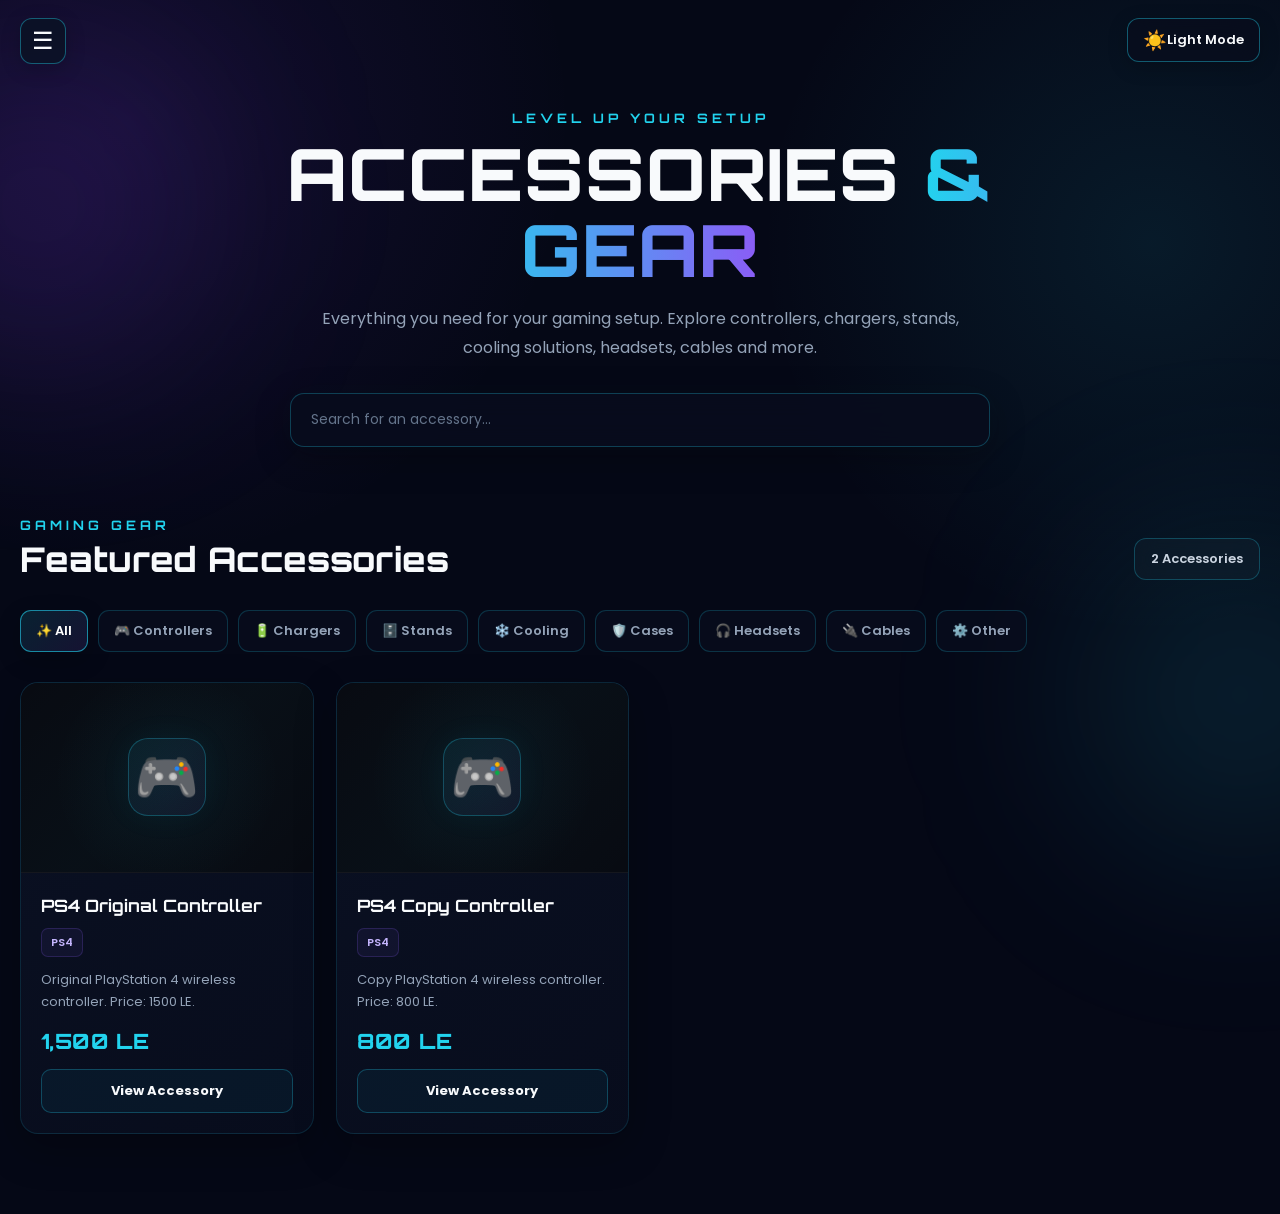
==== commit 4cd666f4: "update" ====
--- a/accessories.html
+++ b/accessories.html
@@ -1,3 +1,4 @@
+
 <!DOCTYPE html>
 <html lang="en">
 <head>
@@ -31,6 +32,7 @@
         /*
          * ACCESSORIES HERO
          */
+
         .accessories-hero {
             position: relative;
             padding: 110px 20px 70px;
@@ -52,11 +54,7 @@
         }
 
         .accessories-hero h1 span {
-            background: linear-gradient(
-                90deg,
-                #22d3ee,
-                #8b5cf6
-            );
+            background: linear-gradient(90deg, #22d3ee, #8b5cf6);
             -webkit-background-clip: text;
             background-clip: text;
             color: transparent;
@@ -73,6 +71,7 @@
         /*
          * ACCESSORIES SEARCH
          */
+
         .accessories-search-box {
             width: min(700px, 100%);
             margin: 0 auto;
@@ -82,28 +81,16 @@
             width: 100%;
             min-height: 54px;
             padding: 15px 20px;
-
             border: 1px solid #22d3ee44;
             border-radius: 14px;
-
             outline: none;
-
             color: #f8fafc;
             background: #080d1de8;
-
             font-family: "Poppins", sans-serif;
             font-size: 14px;
-
-            box-shadow:
-                0 10px 35px #0004,
-                0 0 30px #22d3ee08;
-
+            box-shadow: 0 10px 35px #0004, 0 0 30px #22d3ee08;
             backdrop-filter: blur(15px);
-
-            transition:
-                border-color .25s,
-                box-shadow .25s,
-                background .25s;
+            transition: border-color .25s, box-shadow .25s, background .25s;
         }
 
         .accessories-search-box input::placeholder {
@@ -112,19 +99,16 @@
 
         .accessories-search-box input:focus {
             border-color: #22d3ee99;
-
-            box-shadow:
-                0 10px 35px #0005,
-                0 0 30px #22d3ee18;
+            box-shadow: 0 10px 35px #0005, 0 0 30px #22d3ee18;
         }
 
         /*
          * ACCESSORIES CONTAINER
          */
+
         .accessories-container {
             position: relative;
             z-index: 2;
-
             width: min(1400px, calc(100% - 40px));
             margin: 0 auto;
             padding-bottom: 80px;
@@ -133,18 +117,17 @@
         /*
          * SECTION HEADER
          */
+
         .accessories-section-header {
             display: flex;
             align-items: flex-end;
             justify-content: space-between;
             gap: 20px;
-
             margin-bottom: 30px;
         }
 
         .accessories-section-header h2 {
             margin: 5px 0 0;
-
             font-family: "Orbitron", sans-serif;
             font-size: clamp(24px, 4vw, 34px);
             font-weight: 800;
@@ -152,54 +135,39 @@
 
         .accessories-count {
             flex-shrink: 0;
-
             padding: 10px 16px;
-
             border: 1px solid #22d3ee44;
             border-radius: 12px;
-
             color: #cbd5e1;
             background: #ffffff06;
-
             font-size: 13px;
             font-weight: 600;
-
             backdrop-filter: blur(10px);
         }
 
         /*
          * CATEGORY FILTERS
          */
+
         .accessories-filters {
             display: flex;
             flex-wrap: wrap;
             gap: 10px;
-
             margin-bottom: 30px;
         }
 
         .accessory-filter {
             min-height: 42px;
-
             padding: 9px 15px;
-
             border: 1px solid #22d3ee33;
             border-radius: 11px;
-
             color: #94a3b8;
             background: #080d1dcc;
-
             cursor: pointer;
-
             font-family: "Poppins", sans-serif;
             font-size: 13px;
             font-weight: 600;
-
-            transition:
-                color .2s,
-                background .2s,
-                border-color .2s,
-                transform .2s;
+            transition: color .2s, background .2s, border-color .2s, transform .2s;
         }
 
         .accessory-filter:hover {
@@ -211,217 +179,168 @@
 
         .accessory-filter.active {
             color: #ffffff;
-
             border-color: #22d3ee99;
-
-            background:
-                linear-gradient(
-                    135deg,
-                    #22d3ee20,
-                    #8b5cf620
-                );
-
+            background: linear-gradient(135deg, #22d3ee20, #8b5cf620);
             box-shadow: 0 8px 25px #0003;
         }
 
         /*
          * ACCESSORIES GRID
          */
+
         .accessories-grid {
             display: grid;
-
-            grid-template-columns:
-                repeat(
-                    auto-fill,
-                    minmax(250px, 1fr)
-                );
-
+            grid-template-columns: repeat(auto-fill, minmax(250px, 1fr));
             gap: 22px;
         }
 
         /*
          * ACCESSORY CARD
          */
+
         .accessory-card {
             min-height: 330px;
-
             display: flex;
             flex-direction: column;
-
             overflow: hidden;
-
             border: 1px solid #22d3ee22;
             border-radius: 18px;
-
-            background:
-                linear-gradient(
-                    145deg,
-                    #0b1224ee,
-                    #080d1dee
-                );
-
-            box-shadow:
-                0 15px 40px #0004;
-
+            background: linear-gradient(145deg, #0b1224ee, #080d1dee);
+            box-shadow: 0 15px 40px #0004;
             backdrop-filter: blur(15px);
-
-            transition:
-                transform .25s,
-                border-color .25s,
-                box-shadow .25s;
+            transition: transform .25s, border-color .25s, box-shadow .25s;
+            animation: accessoryCardReveal .4s ease both;
         }
 
         .accessory-card:hover {
             transform: translateY(-7px);
-
             border-color: #22d3ee66;
-
-            box-shadow:
-                0 22px 55px #0006,
-                0 0 30px #22d3ee0c;
+            box-shadow: 0 22px 55px #0006, 0 0 30px #22d3ee0c;
+        }
+
+        @keyframes accessoryCardReveal {
+            from {
+                opacity: 0;
+                transform: translateY(15px);
+            }
+
+            to {
+                opacity: 1;
+                transform: translateY(0);
+            }
         }
 
         /*
          * ACCESSORY COVER
          */
+
         .accessory-cover {
             position: relative;
-
             height: 190px;
-
             display: flex;
             align-items: center;
             justify-content: center;
-
             overflow: hidden;
-
             border-bottom: 1px solid #ffffff0d;
-
-            background:
-                radial-gradient(
-                    circle at center,
-                    #22d3ee0e,
-                    transparent 65%
-                ),
-                #080b12;
-
+            background: radial-gradient(circle at center, #22d3ee0e, transparent 65%), #080b12;
             font-size: 52px;
+            background-size: contain;
+            background-repeat: no-repeat;
+            background-position: center;
         }
 
         .accessory-cover::after {
             content: "";
-
             position: absolute;
             inset: 0;
-
-            background:
-                linear-gradient(
-                    135deg,
-                    transparent,
-                    #22d3ee06,
-                    transparent
-                );
-
+            background: linear-gradient(135deg, transparent, #22d3ee06, transparent);
             pointer-events: none;
         }
 
         .accessory-placeholder-icon {
             position: relative;
             z-index: 1;
-
             width: 78px;
             height: 78px;
-
             display: flex;
             align-items: center;
             justify-content: center;
-
             border: 1px solid #22d3ee44;
             border-radius: 20px;
-
-            background:
-                linear-gradient(
-                    135deg,
-                    #22d3ee12,
-                    #8b5cf612
-                );
-
+            background: linear-gradient(135deg, #22d3ee12, #8b5cf612);
             box-shadow: 0 0 35px #22d3ee0c;
         }
 
         /*
          * ACCESSORY INFO
          */
+
         .accessory-info {
             display: flex;
             flex-direction: column;
             flex: 1;
-
             padding: 20px;
         }
 
         .accessory-info h3 {
             margin: 0 0 10px;
-
             color: #f8fafc;
-
             font-family: "Orbitron", sans-serif;
             font-size: 17px;
             font-weight: 700;
+            line-height: 1.5;
         }
 
         .accessory-tags {
             display: flex;
             flex-wrap: wrap;
             gap: 7px;
-
             margin-bottom: 12px;
         }
 
         .accessory-tag {
             padding: 5px 9px;
-
             border: 1px solid #8b5cf633;
             border-radius: 7px;
-
             color: #c4b5fd;
             background: #8b5cf610;
-
             font-size: 11px;
             font-weight: 600;
         }
 
         .accessory-description {
             margin: 0;
-
             color: #94a3b8;
-
             font-size: 13px;
             line-height: 1.7;
         }
 
+        /*
+         * ACCESSORY PRICE
+         */
+
+        .accessory-price {
+            margin: 15px 0;
+            color: #22d3ee;
+            font-family: "Orbitron", sans-serif;
+            font-size: 21px;
+            font-weight: 800;
+            letter-spacing: .4px;
+        }
+
         .accessory-button {
             width: 100%;
-
             margin-top: auto;
             padding: 11px 14px;
-
             border: 1px solid #22d3ee44;
             border-radius: 10px;
-
             color: #f8fafc;
             background: #22d3ee0d;
-
             cursor: pointer;
-
             font-family: "Poppins", sans-serif;
             font-size: 13px;
             font-weight: 700;
-
-            transition:
-                background .2s,
-                border-color .2s,
-                transform .2s;
+            transition: background .2s, border-color .2s, transform .2s;
         }
 
         .accessory-button:hover {
@@ -433,65 +352,45 @@
         /*
          * EMPTY STATE
          */
+
         .accessories-empty {
             display: none;
-
             padding: 70px 25px;
-
             border: 1px dashed #22d3ee44;
             border-radius: 18px;
-
             text-align: center;
-
             background: #ffffff03;
         }
 
         .accessories-empty-icon {
             width: 76px;
             height: 76px;
-
             display: flex;
             align-items: center;
             justify-content: center;
-
             margin: 0 auto 20px;
-
             border: 1px solid #22d3ee33;
             border-radius: 50%;
-
-            background:
-                linear-gradient(
-                    135deg,
-                    #22d3ee12,
-                    #8b5cf612
-                );
-
+            background: linear-gradient(135deg, #22d3ee12, #8b5cf612);
             font-size: 32px;
         }
 
         .accessories-empty h3 {
             margin: 0 0 10px;
-
             font-family: "Orbitron", sans-serif;
             font-size: 24px;
         }
 
         .accessories-empty p {
             max-width: 500px;
-
             margin: 0 auto;
-
             color: #64748b;
-
             font-size: 14px;
             line-height: 1.7;
         }
 
         /*
          * ACCESSORIES SIDEBAR
-         *
-         * Uses the same sidebar structure/classes
-         * already added to style.css.
          */
 
         .accessories-sidebar-wrapper {
@@ -499,9 +398,15 @@
             z-index: 5000;
         }
 
+        .sidebar-all-accessories-button,
+        .sidebar-all-games-button {
+            margin-top: 10px;
+        }
+
         /*
          * LIGHT MODE
          */
+
         body.light-mode .accessories-search-box input {
             color: #0f172a;
             background: #ffffffdd;
@@ -523,11 +428,7 @@
         body.light-mode .accessory-filter.active {
             color: #0f172a;
             border-color: #0891b277;
-            background: linear-gradient(
-                135deg,
-                #22d3ee20,
-                #8b5cf620
-            );
+            background: linear-gradient(135deg, #22d3ee20, #8b5cf620);
         }
 
         body.light-mode .accessory-card {
@@ -553,11 +454,19 @@
             border-color: #0891b233;
         }
 
+        body.light-mode .accessory-price {
+            color: #0891b2;
+        }
+
+        body.light-mode .accessory-button {
+            color: #0f172a;
+        }
+
         /*
          * RESPONSIVE
          */
-        @media(max-width: 800px){
-
+
+        @media(max-width: 800px) {
             .accessories-hero {
                 padding-top: 90px;
             }
@@ -568,21 +477,13 @@
             }
 
             .accessories-grid {
-                grid-template-columns:
-                    repeat(
-                        auto-fill,
-                        minmax(220px, 1fr)
-                    );
-            }
-
-        }
-
-        @media(max-width: 550px){
-
+                grid-template-columns: repeat(auto-fill, minmax(220px, 1fr));
+            }
+        }
+
+        @media(max-width: 550px) {
             .accessories-hero {
-                padding:
-                    85px 15px
-                    55px;
+                padding: 85px 15px 55px;
             }
 
             .accessories-container {
@@ -616,7 +517,6 @@
             .accessory-filter {
                 flex: 1 1 auto;
             }
-
         }
     </style>
 
@@ -628,160 +528,82 @@
      */
 
     (function () {
-
-        const scrollKey =
-            "futureGamesRefreshScroll-accessories";
+        const scrollKey = "futureGamesRefreshScroll-accessories";
 
         if ("scrollRestoration" in history) {
             history.scrollRestoration = "manual";
         }
 
-        window.addEventListener(
-            "pagehide",
-            function () {
-
+        window.addEventListener("pagehide", function () {
+            try {
+                sessionStorage.setItem(
+                    scrollKey,
+                    String(window.scrollY || window.pageYOffset || 0)
+                );
+            } catch (error) {}
+        });
+
+        window.addEventListener("load", function () {
+            const navigation = performance.getEntriesByType("navigation")[0];
+            let savedPosition = null;
+
+            try {
+                savedPosition = sessionStorage.getItem(scrollKey);
+            } catch (error) {}
+
+            if (
+                navigation &&
+                navigation.type === "reload" &&
+                savedPosition !== null
+            ) {
                 try {
-
-                    sessionStorage.setItem(
-                        scrollKey,
-                        String(
-                            window.scrollY ||
-                            window.pageYOffset ||
-                            0
-                        )
+                    sessionStorage.removeItem(scrollKey);
+                } catch (error) {}
+
+                const previousY = Number(savedPosition);
+
+                if (Number.isFinite(previousY) && previousY > 0) {
+                    const maxScroll = Math.max(
+                        0,
+                        document.documentElement.scrollHeight - window.innerHeight
                     );
 
+                    window.scrollTo(0, Math.min(previousY, maxScroll));
+
+                    requestAnimationFrame(function () {
+                        requestAnimationFrame(function () {
+                            window.scrollTo({
+                                top: 0,
+                                behavior: "smooth"
+                            });
+                        });
+                    });
+                } else {
+                    window.scrollTo(0, 0);
+                }
+            } else {
+                try {
+                    sessionStorage.removeItem(scrollKey);
                 } catch (error) {}
-
-            }
-        );
-
-        window.addEventListener(
-            "load",
-            function () {
-
-                const navigation =
-                    performance.getEntriesByType(
-                        "navigation"
-                    )[0];
-
-                let savedPosition = null;
-
-                try {
-
-                    savedPosition =
-                        sessionStorage.getItem(
-                            scrollKey
-                        );
-
-                } catch (error) {}
-
-                if (
-                    navigation &&
-                    navigation.type === "reload" &&
-                    savedPosition !== null
-                ) {
-
-                    try {
-
-                        sessionStorage.removeItem(
-                            scrollKey
-                        );
-
-                    } catch (error) {}
-
-                    const previousY =
-                        Number(
-                            savedPosition
-                        );
-
-                    if (
-                        Number.isFinite(
-                            previousY
-                        ) &&
-                        previousY > 0
-                    ) {
-
-                        const maxScroll =
-                            Math.max(
-                                0,
-                                document.documentElement
-                                    .scrollHeight -
-                                window.innerHeight
-                            );
-
-                        window.scrollTo(
-                            0,
-                            Math.min(
-                                previousY,
-                                maxScroll
-                            )
-                        );
-
-                        requestAnimationFrame(
-                            function () {
-
-                                requestAnimationFrame(
-                                    function () {
-
-                                        window.scrollTo({
-                                            top: 0,
-                                            behavior: "smooth"
-                                        });
-
-                                    }
-                                );
-
-                            }
-                        );
-
-                    } else {
-
-                        window.scrollTo(
-                            0,
-                            0
-                        );
-
-                    }
-
-                } else {
-
-                    try {
-
-                        sessionStorage.removeItem(
-                            scrollKey
-                        );
-
-                    } catch (error) {}
-
-                }
-
-            }
-        );
-
+            }
+        });
     })();
     </script>
 </head>
 
 <body>
 
-    <!-- ==========================================================
-         BACKGROUND
-    =========================================================== -->
+    <!-- BACKGROUND -->
 
     <div class="background-glow glow-one"></div>
     <div class="background-glow glow-two"></div>
 
-
-    <!-- ==========================================================
-         ACCESSORIES SIDEBAR
-    =========================================================== -->
+    <!-- ACCESSORIES SIDEBAR -->
 
     <div
         class="accessories-sidebar-wrapper"
         id="accessoriesSidebarWrapper"
     >
-
         <button
             class="platform-menu-button"
             id="platformMenuButton"
@@ -792,19 +614,13 @@
             ☰
         </button>
 
-
-        <div
-            class="platform-overlay"
-            id="platformOverlay"
-        ></div>
-
+        <div class="platform-overlay" id="platformOverlay"></div>
 
         <aside
             class="platform-sidebar"
             id="platformSidebar"
             aria-label="Console selection"
         >
-
             <button
                 class="platform-close"
                 id="platformCloseButton"
@@ -814,13 +630,7 @@
                 ×
             </button>
 
-
-            <h2>
-                Choose Console
-            </h2>
-
-
-            <!-- HOME -->
+            <h2>Choose Console</h2>
 
             <button
                 type="button"
@@ -830,28 +640,26 @@
                 🏠 Home
             </button>
 
-
-            <!-- ALL ACCESSORIES -->
-
             <button
                 type="button"
                 id="sidebarAllAccessoriesButton"
-                class="sidebar-all-accessories-button"
+                class="sidebar-home-button sidebar-all-accessories-button"
             >
                 🧩 All Accessories
             </button>
 
-
-            <!-- ==================================================
-                 PS4
-            =================================================== -->
+            <button
+                type="button"
+                id="sidebarAllGamesButton"
+                class="sidebar-home-button sidebar-all-games-button"
+            >
+                🎮 All Games
+            </button>
+
+            <!-- PS4 -->
 
             <div class="sidebar-console-group">
-
-                <div class="sidebar-console-title">
-                    🎮 PlayStation 4
-                </div>
-
+                <div class="sidebar-console-title">🎮 PlayStation 4</div>
 
                 <button
                     type="button"
@@ -862,7 +670,6 @@
                     🎮 Games
                 </button>
 
-
                 <button
                     type="button"
                     class="sidebar-sub-button"
@@ -871,20 +678,12 @@
                 >
                     🧩 Accessories
                 </button>
-
             </div>
 
-
-            <!-- ==================================================
-                 PS5
-            =================================================== -->
+            <!-- PS5 -->
 
             <div class="sidebar-console-group">
-
-                <div class="sidebar-console-title">
-                    🎮 PlayStation 5
-                </div>
-
+                <div class="sidebar-console-title">🎮 PlayStation 5</div>
 
                 <button
                     type="button"
@@ -895,7 +694,6 @@
                     🎮 Games
                 </button>
 
-
                 <button
                     type="button"
                     class="sidebar-sub-button"
@@ -904,20 +702,12 @@
                 >
                     🧩 Accessories
                 </button>
-
             </div>
 
-
-            <!-- ==================================================
-                 XBOX
-            =================================================== -->
+            <!-- XBOX -->
 
             <div class="sidebar-console-group">
-
-                <div class="sidebar-console-title">
-                    🎮 Xbox
-                </div>
-
+                <div class="sidebar-console-title">🎮 Xbox</div>
 
                 <button
                     type="button"
@@ -928,7 +718,6 @@
                     🎮 Games
                 </button>
 
-
                 <button
                     type="button"
                     class="sidebar-sub-button"
@@ -937,38 +726,24 @@
                 >
                     🧩 Accessories
                 </button>
-
             </div>
-
         </aside>
-
     </div>
 
-
-    <!-- ==========================================================
-         MAIN PAGE
-    =========================================================== -->
+    <!-- MAIN PAGE -->
 
     <main class="accessories-page">
 
-        <!-- ======================================================
-             HERO
-        ======================================================= -->
+        <!-- HERO -->
 
         <header class="accessories-hero">
-
             <div class="hero-content">
-
-                <p class="small-title">
-                    LEVEL UP YOUR SETUP
-                </p>
-
+                <p class="small-title">LEVEL UP YOUR SETUP</p>
 
                 <h1>
                     ACCESSORIES
                     <span>&amp; GEAR</span>
                 </h1>
-
 
                 <p class="accessories-description">
                     Everything you need for your gaming setup.
@@ -976,64 +751,35 @@
                     cooling solutions, headsets, cables and more.
                 </p>
 
-
                 <div class="accessories-search-box">
-
                     <input
                         type="text"
                         id="accessorySearchInput"
                         placeholder="Search for an accessory..."
                         autocomplete="off"
                     >
-
                 </div>
-
             </div>
-
         </header>
 
-
-        <!-- ======================================================
-             MAIN ACCESSORIES CONTENT
-        ======================================================= -->
+        <!-- MAIN ACCESSORIES CONTENT -->
 
         <section class="accessories-container">
 
             <div class="accessories-section-header">
-
                 <div>
-
-                    <p class="small-title">
-                        GAMING GEAR
-                    </p>
-
-
-                    <h2>
-                        Featured Accessories
-                    </h2>
-
+                    <p class="small-title">GAMING GEAR</p>
+                    <h2>Featured Accessories</h2>
                 </div>
 
-
-                <div
-                    id="accessoryCount"
-                    class="accessories-count"
-                >
+                <div id="accessoryCount" class="accessories-count">
                     0 Accessories
                 </div>
-
             </div>
 
-
-            <!-- ==================================================
-                 CATEGORY FILTERS
-            =================================================== -->
-
-            <div
-                id="accessoryFilters"
-                class="accessories-filters"
-            >
-
+            <!-- CATEGORY FILTERS -->
+
+            <div id="accessoryFilters" class="accessories-filters">
                 <button
                     type="button"
                     class="accessory-filter active"
@@ -1042,7 +788,6 @@
                     ✨ All
                 </button>
 
-
                 <button
                     type="button"
                     class="accessory-filter"
@@ -1051,7 +796,6 @@
                     🎮 Controllers
                 </button>
 
-
                 <button
                     type="button"
                     class="accessory-filter"
@@ -1060,7 +804,6 @@
                     🔋 Chargers
                 </button>
 
-
                 <button
                     type="button"
                     class="accessory-filter"
@@ -1069,7 +812,6 @@
                     🗄️ Stands
                 </button>
 
-
                 <button
                     type="button"
                     class="accessory-filter"
@@ -1078,7 +820,6 @@
                     ❄️ Cooling
                 </button>
 
-
                 <button
                     type="button"
                     class="accessory-filter"
@@ -1087,7 +828,6 @@
                     🛡️ Cases
                 </button>
 
-
                 <button
                     type="button"
                     class="accessory-filter"
@@ -1096,7 +836,6 @@
                     🎧 Headsets
                 </button>
 
-
                 <button
                     type="button"
                     class="accessory-filter"
@@ -1105,7 +844,6 @@
                     🔌 Cables
                 </button>
 
-
                 <button
                     type="button"
                     class="accessory-filter"
@@ -1113,120 +851,66 @@
                 >
                     ⚙️ Other
                 </button>
-
             </div>
 
-
-            <!-- ==================================================
-                 ACCESSORIES GRID
-            =================================================== -->
+            <!-- ACCESSORIES GRID -->
 
             <section
                 id="accessoriesContainer"
                 class="accessories-grid"
             ></section>
 
-
-            <!-- ==================================================
-                 EMPTY STATE
-            =================================================== -->
-
-            <div
-                id="accessoriesEmpty"
-                class="accessories-empty"
-            >
-
-                <div class="accessories-empty-icon">
-                    🎮
-                </div>
-
-
-                <h3>
-                    0 Accessories
-                </h3>
-
+            <!-- EMPTY STATE -->
+
+            <div id="accessoriesEmpty" class="accessories-empty">
+                <div class="accessories-empty-icon">🎮</div>
+
+                <h3>No Accessories Found</h3>
 
                 <p>
-                    No accessories have been added yet.
-                    This section is ready for controllers,
-                    chargers, stands, cooling, cases,
-                    headsets, cables and more.
+                    No accessories match your current search or filters.
+                    Try changing your search or selecting another category.
                 </p>
-
             </div>
 
         </section>
-
     </main>
 
-
-    <!-- ==========================================================
-         DETAILS MODAL
-    =========================================================== -->
-
-    <div
-        id="accessoryDetailsModal"
-        class="modal"
-    >
-
+    <!-- DETAILS MODAL -->
+
+    <div id="accessoryDetailsModal" class="modal">
         <div class="modal-background"></div>
 
-
         <div class="modal-content">
-
             <button
                 id="closeAccessoryModal"
                 class="close-button"
                 type="button"
+                aria-label="Close accessory details"
             >
                 ×
             </button>
 
-
-            <div
-                id="accessoryDetailsContainer"
-            ></div>
-
+            <div id="accessoryDetailsContainer"></div>
         </div>
-
     </div>
 
-
-    <!-- ==========================================================
-         ACCESSORIES JAVASCRIPT
-    =========================================================== -->
+    <!-- ACCESSORIES JAVASCRIPT -->
 
     <script>
-
     /*
      * ============================================================
      * THEME TOGGLE
      * ============================================================
      */
 
-    function createThemeToggle(){
-
-        let controls =
-            document.querySelector(
-                ".header-controls"
-            );
-
-
-        let button =
-            document.getElementById(
-                "themeToggle"
-            );
-
-
-        if(!controls){
-
-            controls =
-                document.createElement(
-                    "div"
-                );
-
-            controls.className =
-                "header-controls";
+    function createThemeToggle() {
+        let controls = document.querySelector(".header-controls");
+        let button = document.getElementById("themeToggle");
+
+        if (!controls) {
+            controls = document.createElement("div");
+            controls.className = "header-controls";
 
             controls.style.cssText = `
                 position: fixed;
@@ -1238,451 +922,238 @@
                 gap: 10px;
             `;
 
-            document.body.appendChild(
-                controls
-            );
-
-        }
-
-
-        if(!button){
-
-            button =
-                document.createElement(
-                    "button"
+            document.body.appendChild(controls);
+        }
+
+        if (!button) {
+            button = document.createElement("button");
+            button.id = "themeToggle";
+            button.className = "theme-toggle";
+            button.type = "button";
+            button.setAttribute("aria-label", "Switch color theme");
+
+            const savedTheme = localStorage.getItem("futureGamesTheme");
+
+            if (savedTheme === "light") {
+                document.body.classList.add("light-mode");
+            }
+
+            function updateThemeButton() {
+                const isLight = document.body.classList.contains("light-mode");
+
+                button.innerHTML = isLight
+                    ? '<span class="theme-icon">🌙</span><span>Dark Mode</span>'
+                    : '<span class="theme-icon">☀️</span><span>Light Mode</span>';
+
+                button.setAttribute("aria-pressed", isLight ? "true" : "false");
+            }
+
+            button.addEventListener("click", function () {
+                const isLight = document.body.classList.toggle("light-mode");
+
+                localStorage.setItem(
+                    "futureGamesTheme",
+                    isLight ? "light" : "dark"
                 );
 
-            button.id =
-                "themeToggle";
-
-            button.className =
-                "theme-toggle";
-
-            button.type =
-                "button";
-
-            button.setAttribute(
-                "aria-label",
-                "Switch color theme"
-            );
-
-
-            const savedTheme =
-                localStorage.getItem(
-                    "futureGamesTheme"
-                );
-
-
-            if(savedTheme === "light"){
-
-                document.body.classList.add(
-                    "light-mode"
-                );
-
-            }
-
-
-            function updateThemeButton(){
-
-                const isLight =
-                    document.body.classList.contains(
-                        "light-mode"
-                    );
-
-
-                button.innerHTML =
-                    isLight
-                        ? '<span class="theme-icon">🌙</span><span>Dark Mode</span>'
-                        : '<span class="theme-icon">☀️</span><span>Light Mode</span>';
-
-
-                button.setAttribute(
-                    "aria-pressed",
-                    isLight
-                        ? "true"
-                        : "false"
-                );
-
-            }
-
-
-            button.addEventListener(
-                "click",
-                function(){
-
-                    const isLight =
-                        document.body.classList.toggle(
-                            "light-mode"
-                        );
-
-
-                    localStorage.setItem(
-                        "futureGamesTheme",
-                        isLight
-                            ? "light"
-                            : "dark"
-                    );
-
-
-                    updateThemeButton();
-
-                }
-            );
-
+                updateThemeButton();
+            });
 
             updateThemeButton();
-
-        }
-
-
-        if(button.parentElement !== controls){
-
-            controls.appendChild(
-                button
-            );
-
-        }
-
+        }
+
+        if (button.parentElement !== controls) {
+            controls.appendChild(button);
+        }
     }
 
-
     /*
      * ============================================================
      * ACCESSORIES SIDEBAR
      * ============================================================
      */
 
-    function createAccessoriesSidebar(){
-
-        const sidebar =
-            document.getElementById(
-                "platformSidebar"
-            );
-
-
-        const menuButton =
-            document.getElementById(
-                "platformMenuButton"
-            );
-
-
-        const overlay =
-            document.getElementById(
-                "platformOverlay"
-            );
-
-
-        const closeButton =
-            document.getElementById(
-                "platformCloseButton"
-            );
-
-
-        const homeButton =
-            document.getElementById(
-                "sidebarHomeButton"
-            );
-
-
-        const allAccessoriesButton =
-            document.getElementById(
-                "sidebarAllAccessoriesButton"
-            );
-
-
-        if(!sidebar){
-
+    function createAccessoriesSidebar() {
+        const sidebar = document.getElementById("platformSidebar");
+        const menuButton = document.getElementById("platformMenuButton");
+        const overlay = document.getElementById("platformOverlay");
+        const closeButton = document.getElementById("platformCloseButton");
+        const homeButton = document.getElementById("sidebarHomeButton");
+
+        const allAccessoriesButton = document.getElementById(
+            "sidebarAllAccessoriesButton"
+        );
+
+        const allGamesButton = document.getElementById(
+            "sidebarAllGamesButton"
+        );
+
+        if (!sidebar) {
             console.error(
                 "Future Games: Accessories sidebar was not created."
             );
-
             return;
-
-        }
-
-
-        function openMenu(){
-
-            sidebar.classList.add(
-                "open"
-            );
-
-
-            overlay.classList.add(
-                "open"
-            );
-
-
-            if(menuButton){
-
-                menuButton.setAttribute(
-                    "aria-expanded",
-                    "true"
-                );
-
-            }
-
-        }
-
-
-        function closeMenu(){
-
-            sidebar.classList.remove(
-                "open"
-            );
-
-
-            overlay.classList.remove(
-                "open"
-            );
-
-
-            if(menuButton){
-
-                menuButton.setAttribute(
-                    "aria-expanded",
-                    "false"
-                );
-
-            }
-
-        }
-
+        }
+
+        function openMenu() {
+            sidebar.classList.add("open");
+            overlay.classList.add("open");
+
+            if (menuButton) {
+                menuButton.setAttribute("aria-expanded", "true");
+            }
+        }
+
+        function closeMenu() {
+            sidebar.classList.remove("open");
+            overlay.classList.remove("open");
+
+            if (menuButton) {
+                menuButton.setAttribute("aria-expanded", "false");
+            }
+        }
 
         /*
          * HOME
          */
 
-        if(homeButton){
-
-            homeButton.addEventListener(
-                "click",
-                function(){
-
+        if (homeButton) {
+            homeButton.addEventListener("click", function () {
+                window.location.href = "home.html";
+            });
+        }
+
+        /*
+         * ALL ACCESSORIES
+         */
+
+        if (allAccessoriesButton) {
+            allAccessoriesButton.addEventListener("click", function () {
+                window.location.href = "accessories.html";
+            });
+        }
+
+        /*
+         * ALL GAMES
+         */
+
+        if (allGamesButton) {
+            allGamesButton.addEventListener("click", function () {
+                window.location.href = "index.html?games=1";
+            });
+        }
+
+        /*
+         * OPEN MENU
+         */
+
+        if (menuButton) {
+            menuButton.addEventListener("click", function () {
+                if (sidebar.classList.contains("open")) {
+                    closeMenu();
+                } else {
+                    openMenu();
+                }
+            });
+        }
+
+        /*
+         * CLOSE BUTTON
+         */
+
+        if (closeButton) {
+            closeButton.addEventListener("click", closeMenu);
+        }
+
+        /*
+         * OVERLAY
+         */
+
+        if (overlay) {
+            overlay.addEventListener("click", closeMenu);
+        }
+
+        /*
+         * NAVIGATION BUTTONS
+         */
+
+        const navigationButtons = sidebar.querySelectorAll(
+            "[data-action][data-platform]"
+        );
+
+        navigationButtons.forEach(function (button) {
+            button.addEventListener("click", function () {
+                const action = button.dataset.action;
+                const platform = button.dataset.platform;
+
+                if (action === "accessories") {
                     window.location.href =
-                        "home.html";
-
+                        "accessories.html?platform=" +
+                        encodeURIComponent(platform);
+
+                    return;
                 }
-            );
-
-        }
-
-
-        /*
-         * ALL ACCESSORIES
-         */
-
-        if(allAccessoriesButton){
-
-            allAccessoriesButton.addEventListener(
-                "click",
-                function(){
-
-                    activePlatform =
-                        "ALL";
-
-
-                    window.location.href =
-                        "accessories.html";
-
+
+                if (action === "games" && platform === "PS4") {
+                    window.location.href = "index.html?platform=PS4";
+                    return;
                 }
-            );
-
-        }
-
-
-        /*
-         * OPEN MENU
-         */
-
-        if(menuButton){
-
-            menuButton.addEventListener(
-                "click",
-                function(){
-
-                    if(
-                        sidebar.classList.contains(
-                            "open"
-                        )
-                    ){
-
-                        closeMenu();
-
-                    }else{
-
-                        openMenu();
-
-                    }
-
+
+                if (action === "games" && platform === "PS5") {
+                    window.location.href = "index.html?platform=PS5";
+                    return;
                 }
-            );
-
-        }
-
-
-        /*
-         * CLOSE BUTTON
-         */
-
-        if(closeButton){
-
-            closeButton.addEventListener(
-                "click",
-                closeMenu
-            );
-
-        }
-
-
-        /*
-         * OVERLAY
-         */
-
-        if(overlay){
-
-            overlay.addEventListener(
-                "click",
-                closeMenu
-            );
-
-        }
-
-
-        /*
-         * NAVIGATION BUTTONS
-         */
-
-        const navigationButtons =
-            sidebar.querySelectorAll(
-                "[data-action][data-platform]"
-            );
-
-
-        navigationButtons.forEach(
-            function(button){
-
-                button.addEventListener(
-                    "click",
-                    function(){
-
-                        const action =
-                            button.dataset.action;
-
-
-                        const platform =
-                            button.dataset.platform;
-
-
-                        /*
-                         * ACCESSORIES
-                         */
-
-                        if(
-                            action ===
-                            "accessories"
-                        ){
-
-                            window.location.href =
-                                "accessories.html?platform=" +
-                                encodeURIComponent(
-                                    platform
-                                );
-
-                            return;
-
-                        }
-
-
-                        /*
-                         * PS4 GAMES
-                         */
-
-                        if(
-                            action === "games" &&
-                            platform === "PS4"
-                        ){
-
-                            window.location.href =
-                                "index.html?platform=PS4";
-
-                            return;
-
-                        }
-
-
-                        /*
-                         * PS5 GAMES
-                         */
-
-                        if(
-                            action === "games" &&
-                            platform === "PS5"
-                        ){
-
-                            window.location.href =
-                                "index.html?platform=PS5";
-
-                            return;
-
-                        }
-
-
-                        /*
-                         * XBOX GAMES
-                         */
-
-                        if(
-                            action === "games" &&
-                            platform === "Xbox"
-                        ){
-
-                            window.location.href =
-                                "xbox.html";
-
-                            return;
-
-                        }
-
-                    }
-                );
-
-            }
-        );
-
+
+                if (action === "games" && platform === "Xbox") {
+                    window.location.href = "xbox.html";
+                }
+            });
+        });
 
         /*
          * ESC KEY
          */
 
-        document.addEventListener(
-            "keydown",
-            function(event){
-
-                if(
-                    event.key === "Escape"
-                ){
-
-                    closeMenu();
-
-                }
-
-            }
-        );
-
+        document.addEventListener("keydown", function (event) {
+            if (event.key === "Escape") {
+                closeMenu();
+            }
+        });
     }
 
-
     /*
      * ============================================================
      * ACCESSORIES DATA
      * ============================================================
-     *
-     * Keep this array empty for now.
      */
 
-    const accessories = [];
-
+    const accessories = [
+        {
+            id: 1,
+            name: "PS4 Original Controller",
+            price: 1500,
+            currency: "LE",
+            category: "Controllers",
+            platforms: ["PS4"],
+            cover: "",
+            description:
+                "Original PlayStation 4 wireless controller. " +
+                "Price: 1500 LE."
+        },
+
+        {
+            id: 2,
+            name: "PS4 Copy Controller",
+            price: 800,
+            currency: "LE",
+            category: "Controllers",
+            platforms: ["PS4"],
+            cover: "",
+            description:
+                "Copy PlayStation 4 wireless controller. " +
+                "Price: 800 LE."
+        }
+    ];
 
     /*
      * ============================================================
@@ -1691,45 +1162,33 @@
      */
 
     let activeCategory = "ALL";
-
     let activePlatform = "ALL";
 
-
     /*
      * ============================================================
      * ELEMENTS
      * ============================================================
      */
 
-    const accessorySearchInput =
-        document.getElementById(
-            "accessorySearchInput"
-        );
-
-
-    const accessoriesContainer =
-        document.getElementById(
-            "accessoriesContainer"
-        );
-
-
-    const accessoriesEmpty =
-        document.getElementById(
-            "accessoriesEmpty"
-        );
-
-
-    const accessoryCount =
-        document.getElementById(
-            "accessoryCount"
-        );
-
-
-    const accessoryFilters =
-        document.querySelectorAll(
-            ".accessory-filter"
-        );
-
+    const accessorySearchInput = document.getElementById(
+        "accessorySearchInput"
+    );
+
+    const accessoriesContainer = document.getElementById(
+        "accessoriesContainer"
+    );
+
+    const accessoriesEmpty = document.getElementById(
+        "accessoriesEmpty"
+    );
+
+    const accessoryCount = document.getElementById(
+        "accessoryCount"
+    );
+
+    const accessoryFilters = document.querySelectorAll(
+        ".accessory-filter"
+    );
 
     /*
      * ============================================================
@@ -1737,32 +1196,13 @@
      * ============================================================
      */
 
-    function initializeAccessoriesFromURL(){
-
-        const params =
-            new URLSearchParams(
-                window.location.search
-            );
-
-
-        const requestedPlatform =
-            params.get(
-                "platform"
-            );
-
-
-        const requestedCategory =
-            params.get(
-                "category"
-            );
-
-
-        const supportedPlatforms = [
-            "PS4",
-            "PS5",
-            "Xbox"
-        ];
-
+    function initializeAccessoriesFromURL() {
+        const params = new URLSearchParams(window.location.search);
+
+        const requestedPlatform = params.get("platform");
+        const requestedCategory = params.get("category");
+
+        const supportedPlatforms = ["PS4", "PS5", "Xbox"];
 
         const supportedCategories = [
             "Controllers",
@@ -1775,401 +1215,234 @@
             "Other Accessories"
         ];
 
-
-        if(
+        if (
             requestedPlatform &&
-            supportedPlatforms.includes(
-                requestedPlatform
-            )
-        ){
-
-            activePlatform =
-                requestedPlatform;
-
-        }
-
-
-        if(
+            supportedPlatforms.includes(requestedPlatform)
+        ) {
+            activePlatform = requestedPlatform;
+        }
+
+        if (
             requestedCategory &&
-            supportedCategories.includes(
-                requestedCategory
-            )
-        ){
-
-            activeCategory =
-                requestedCategory;
-
-        }
-
-
-        accessoryFilters.forEach(
-            function(button){
-
-                button.classList.toggle(
-                    "active",
-                    button.dataset.category ===
-                    activeCategory
+            supportedCategories.includes(requestedCategory)
+        ) {
+            activeCategory = requestedCategory;
+        }
+
+        accessoryFilters.forEach(function (button) {
+            button.classList.toggle(
+                "active",
+                button.dataset.category === activeCategory
+            );
+        });
+    }
+
+    /*
+     * ============================================================
+     * COVER STYLE
+     * ============================================================
+     */
+
+    function getAccessoryCoverStyle(cover) {
+        if (!cover) {
+            return "";
+        }
+
+        if (
+            cover.startsWith("linear-gradient") ||
+            cover.startsWith("radial-gradient")
+        ) {
+            return `background-image: ${cover};`;
+        }
+
+        return `background-image: url('${cover}');`;
+    }
+
+    /*
+     * ============================================================
+     * PRICE FORMAT
+     * ============================================================
+     */
+
+    function getAccessoryPrice(accessory) {
+        if (
+            accessory.price === null ||
+            accessory.price === undefined ||
+            accessory.price === "" ||
+            !Number.isFinite(Number(accessory.price))
+        ) {
+            return "Price unavailable";
+        }
+
+        return `${Number(accessory.price).toLocaleString("en-US")} ${
+            accessory.currency || "LE"
+        }`;
+    }
+
+    /*
+     * ============================================================
+     * DISPLAY ACCESSORIES
+     * ============================================================
+     */
+
+    function displayAccessories(accessoryList) {
+        accessoriesContainer.innerHTML = "";
+
+        accessoryCount.textContent =
+            `${accessoryList.length} ${
+                accessoryList.length === 1 ? "Accessory" : "Accessories"
+            }`;
+
+        if (!accessoryList.length) {
+            accessoriesEmpty.style.display = "block";
+            return;
+        }
+
+        accessoriesEmpty.style.display = "none";
+
+        accessoryList.forEach(function (accessory, index) {
+            const card = document.createElement("article");
+            card.className = "accessory-card";
+            card.style.animationDelay = `${index * 0.035}s`;
+
+            const cover = accessory.cover || "";
+            const coverStyle = getAccessoryCoverStyle(cover);
+
+            const platformTags = Array.isArray(accessory.platforms)
+                ? accessory.platforms
+                : [];
+
+            const tagsHTML = platformTags.length
+                ? platformTags.map(function (platform) {
+                    return `
+                        <span class="accessory-tag">
+                            ${platform}
+                        </span>
+                    `;
+                }).join("")
+                : `
+                    <span class="accessory-tag">
+                        ${accessory.category || "Accessory"}
+                    </span>
+                `;
+
+            card.innerHTML = `
+                <div
+                    class="accessory-cover"
+                    style="
+                        ${coverStyle}
+                        background-size:contain;
+                        background-repeat:no-repeat;
+                        background-position:center;
+                    "
+                >
+                    ${
+                        cover
+                            ? ""
+                            : `
+                                <div class="accessory-placeholder-icon">
+                                    🎮
+                                </div>
+                            `
+                    }
+                </div>
+
+                <div class="accessory-info">
+                    <h3>${accessory.name}</h3>
+
+                    <div class="accessory-tags">
+                        ${tagsHTML}
+                    </div>
+
+                    <p class="accessory-description">
+                        ${accessory.description || "Gaming accessory."}
+                    </p>
+
+                    <div class="accessory-price">
+                        ${getAccessoryPrice(accessory)}
+                    </div>
+
+                    <button
+                        class="accessory-button"
+                        type="button"
+                        data-accessory-id="${accessory.id}"
+                    >
+                        View Accessory
+                    </button>
+                </div>
+            `;
+
+            const detailsButton = card.querySelector(".accessory-button");
+
+            detailsButton.addEventListener("click", function () {
+                openAccessoryDetails(accessory.id);
+            });
+
+            accessoriesContainer.appendChild(card);
+        });
+    }
+
+    /*
+     * ============================================================
+     * FILTER ACCESSORIES
+     * ============================================================
+     */
+
+    function applyAccessoryFilters() {
+        const searchText = accessorySearchInput.value.toLowerCase().trim();
+
+        const filteredAccessories = accessories.filter(function (accessory) {
+            const name = (accessory.name || "").toLowerCase();
+            const category = (accessory.category || "").toLowerCase();
+            const description = (accessory.description || "").toLowerCase();
+            const price = String(accessory.price ?? "").toLowerCase();
+            const currency = (accessory.currency || "").toLowerCase();
+
+            const matchesCategory =
+                activeCategory === "ALL" ||
+                accessory.category === activeCategory;
+
+            const matchesSearch =
+                name.includes(searchText) ||
+                category.includes(searchText) ||
+                description.includes(searchText) ||
+                price.includes(searchText) ||
+                currency.includes(searchText);
+
+            const matchesPlatform =
+                activePlatform === "ALL" ||
+                (
+                    Array.isArray(accessory.platforms) &&
+                    accessory.platforms.includes(activePlatform)
                 );
 
-            }
-        );
-
+            return (
+                matchesCategory &&
+                matchesSearch &&
+                matchesPlatform
+            );
+        });
+
+        displayAccessories(filteredAccessories);
     }
 
-
     /*
      * ============================================================
-     * COVER STYLE
+     * CATEGORY BUTTONS
      * ============================================================
      */
 
-    function getAccessoryCoverStyle(
-        cover
-    ){
-
-        if(!cover){
-
-            return "";
-
-        }
-
-
-        if(
-            cover.startsWith(
-                "linear-gradient"
-            ) ||
-            cover.startsWith(
-                "radial-gradient"
-            )
-        ){
-
-            return `
-                background-image:
-                ${cover};
-            `;
-
-        }
-
-
-        return `
-            background-image:
-            url('${cover}');
-        `;
-
-    }
-
-
-    /*
-     * ============================================================
-     * DISPLAY ACCESSORIES
-     * ============================================================
-     */
-
-    function displayAccessories(
-        accessoryList
-    ){
-
-        accessoriesContainer.innerHTML =
-            "";
-
-
-        accessoryCount.textContent =
-            `${accessoryList.length} Accessories`;
-
-
-        if(!accessoryList.length){
-
-            accessoriesEmpty.style.display =
-                "block";
-
-            return;
-
-        }
-
-
-        accessoriesEmpty.style.display =
-            "none";
-
-
-        accessoryList.forEach(
-            function(accessory,index){
-
-                const card =
-                    document.createElement(
-                        "article"
-                    );
-
-
-                card.className =
-                    "accessory-card";
-
-
-                card.style.animationDelay =
-                    `${index * 0.035}s`;
-
-
-                const cover =
-                    accessory.cover ||
-                    "";
-
-
-                const coverStyle =
-                    getAccessoryCoverStyle(
-                        cover
-                    );
-
-
-                const platformTags =
-                    Array.isArray(
-                        accessory.platforms
-                    )
-                        ? accessory.platforms
-                        : [];
-
-
-                const tagsHTML =
-                    platformTags.length
-                        ? platformTags
-                            .map(
-                                function(platform){
-
-                                    return `
-                                        <span class="accessory-tag">
-                                            ${platform}
-                                        </span>
-                                    `;
-
-                                }
-                            )
-                            .join("")
-                        : `
-                            <span class="accessory-tag">
-                                ${
-                                    accessory.category ||
-                                    "Accessory"
-                                }
-                            </span>
-                        `;
-
-
-                card.innerHTML = `
-
-                    <div
-                        class="accessory-cover"
-                        style="
-                            ${coverStyle}
-                            background-size:contain;
-                            background-repeat:no-repeat;
-                            background-position:center;
-                        "
-                    >
-
-                        ${
-                            cover
-                                ? ""
-                                : `
-                                    <div
-                                        class="accessory-placeholder-icon"
-                                    >
-                                        🎮
-                                    </div>
-                                `
-                        }
-
-                    </div>
-
-
-                    <div class="accessory-info">
-
-                        <h3>
-                            ${accessory.name}
-                        </h3>
-
-
-                        <div class="accessory-tags">
-
-                            ${tagsHTML}
-
-                        </div>
-
-
-                        <p class="accessory-description">
-
-                            ${
-                                accessory.description ||
-                                "Gaming accessory."
-                            }
-
-                        </p>
-
-
-                        <button
-                            class="accessory-button"
-                            type="button"
-                            data-accessory-id="${accessory.id}"
-                        >
-                            View Accessory
-                        </button>
-
-                    </div>
-
-                `;
-
-
-                const detailsButton =
-                    card.querySelector(
-                        ".accessory-button"
-                    );
-
-
-                detailsButton.addEventListener(
-                    "click",
-                    function(){
-
-                        openAccessoryDetails(
-                            accessory.id
-                        );
-
-                    }
-                );
-
-
-                accessoriesContainer.appendChild(
-                    card
-                );
-
-            }
-        );
-
-    }
-
-
-    /*
-     * ============================================================
-     * FILTER ACCESSORIES
-     * ============================================================
-     */
-
-    function applyAccessoryFilters(){
-
-        const searchText =
-            accessorySearchInput
-                .value
-                .toLowerCase()
-                .trim();
-
-
-        const filteredAccessories =
-            accessories.filter(
-                function(accessory){
-
-                    const name =
-                        (
-                            accessory.name ||
-                            ""
-                        ).toLowerCase();
-
-
-                    const category =
-                        (
-                            accessory.category ||
-                            ""
-                        ).toLowerCase();
-
-
-                    const description =
-                        (
-                            accessory.description ||
-                            ""
-                        ).toLowerCase();
-
-
-                    const matchesCategory =
-                        activeCategory ===
-                        "ALL" ||
-                        accessory.category ===
-                        activeCategory;
-
-
-                    const matchesSearch =
-                        name.includes(
-                            searchText
-                        ) ||
-                        category.includes(
-                            searchText
-                        ) ||
-                        description.includes(
-                            searchText
-                        );
-
-
-                    const matchesPlatform =
-                        activePlatform ===
-                        "ALL" ||
-                        (
-                            Array.isArray(
-                                accessory.platforms
-                            ) &&
-                            accessory.platforms.includes(
-                                activePlatform
-                            )
-                        );
-
-
-                    return (
-                        matchesCategory &&
-                        matchesSearch &&
-                        matchesPlatform
-                    );
-
-                }
-            );
-
-
-        displayAccessories(
-            filteredAccessories
-        );
-
-    }
-
-
-    /*
-     * ============================================================
-     * CATEGORY BUTTONS
-     * ============================================================
-     */
-
-    accessoryFilters.forEach(
-        function(button){
-
-            button.addEventListener(
-                "click",
-                function(){
-
-                    activeCategory =
-                        button.dataset.category;
-
-
-                    accessoryFilters.forEach(
-                        function(item){
-
-                            item.classList.toggle(
-                                "active",
-                                item === button
-                            );
-
-                        }
-                    );
-
-
-                    applyAccessoryFilters();
-
-                }
-            );
-
-        }
-    );
-
+    accessoryFilters.forEach(function (button) {
+        button.addEventListener("click", function () {
+            activeCategory = button.dataset.category;
+
+            accessoryFilters.forEach(function (item) {
+                item.classList.toggle("active", item === button);
+            });
+
+            applyAccessoryFilters();
+        });
+    });
 
     /*
      * ============================================================
@@ -2182,75 +1455,43 @@
         applyAccessoryFilters
     );
 
-
     /*
      * ============================================================
      * DETAILS MODAL
      * ============================================================
      */
 
-    const accessoryDetailsModal =
-        document.getElementById(
-            "accessoryDetailsModal"
-        );
-
-
-    const accessoryDetailsContainer =
-        document.getElementById(
-            "accessoryDetailsContainer"
-        );
-
-
-    const closeAccessoryModal =
-        document.getElementById(
-            "closeAccessoryModal"
-        );
-
-
-    const accessoryModalBackground =
-        accessoryDetailsModal.querySelector(
-            ".modal-background"
-        );
-
-
-    function openAccessoryDetails(
-        accessoryId
-    ){
-
-        const accessory =
-            accessories.find(
-                function(item){
-
-                    return item.id ===
-                        accessoryId;
-
-                }
-            );
-
-
-        if(!accessory){
-
+    const accessoryDetailsModal = document.getElementById(
+        "accessoryDetailsModal"
+    );
+
+    const accessoryDetailsContainer = document.getElementById(
+        "accessoryDetailsContainer"
+    );
+
+    const closeAccessoryModal = document.getElementById(
+        "closeAccessoryModal"
+    );
+
+    const accessoryModalBackground = accessoryDetailsModal.querySelector(
+        ".modal-background"
+    );
+
+    function openAccessoryDetails(accessoryId) {
+        const accessory = accessories.find(function (item) {
+            return item.id === accessoryId;
+        });
+
+        if (!accessory) {
             return;
-
-        }
-
-
-        const platforms =
-            Array.isArray(
-                accessory.platforms
-            )
-                ? accessory.platforms.join(
-                    " • "
-                )
-                : "All Platforms";
-
+        }
+
+        const platforms = Array.isArray(accessory.platforms)
+            ? accessory.platforms.join(" • ")
+            : "All Platforms";
 
         accessoryDetailsContainer.innerHTML = `
-
-            <div style="
-                padding:10px;
-                text-align:center;
-            ">
+            <div style="padding:10px;text-align:center;">
 
                 <p
                     class="small-title"
@@ -2258,7 +1499,6 @@
                 >
                     ACCESSORY DETAILS
                 </p>
-
 
                 <h2 style="
                     margin-bottom:15px;
@@ -2267,18 +1507,13 @@
                     ${accessory.name}
                 </h2>
 
-
                 <p style="
                     margin-bottom:10px;
                     color:#94a3b8;
                 ">
                     Category:
-                    ${
-                        accessory.category ||
-                        "Accessory"
-                    }
+                    ${accessory.category || "Accessory"}
                 </p>
-
 
                 <p style="
                     margin-bottom:20px;
@@ -2288,6 +1523,15 @@
                     ${platforms}
                 </p>
 
+                <div style="
+                    margin-bottom:20px;
+                    color:#22d3ee;
+                    font-family:'Orbitron',sans-serif;
+                    font-size:24px;
+                    font-weight:800;
+                ">
+                    ${getAccessoryPrice(accessory)}
+                </div>
 
                 <p style="
                     max-width:600px;
@@ -2295,68 +1539,38 @@
                     color:#cbd5e1;
                     line-height:1.8;
                 ">
-                    ${
-                        accessory.description ||
-                        "Gaming accessory."
-                    }
+                    ${accessory.description || "Gaming accessory."}
                 </p>
 
             </div>
-
         `;
 
-
-        accessoryDetailsModal.classList.add(
-            "active"
-        );
-
+        accessoryDetailsModal.classList.add("active");
     }
 
-
-    function closeAccessoryDetails(){
-
-        accessoryDetailsModal.classList.remove(
-            "active"
-        );
-
+    function closeAccessoryDetails() {
+        accessoryDetailsModal.classList.remove("active");
     }
 
-
-    if(closeAccessoryModal){
-
+    if (closeAccessoryModal) {
         closeAccessoryModal.addEventListener(
             "click",
             closeAccessoryDetails
         );
-
     }
 
-
-    if(accessoryModalBackground){
-
+    if (accessoryModalBackground) {
         accessoryModalBackground.addEventListener(
             "click",
             closeAccessoryDetails
         );
-
     }
 
-
-    document.addEventListener(
-        "keydown",
-        function(event){
-
-            if(
-                event.key === "Escape"
-            ){
-
-                closeAccessoryDetails();
-
-            }
-
-        }
-    );
-
+    document.addEventListener("keydown", function (event) {
+        if (event.key === "Escape") {
+            closeAccessoryDetails();
+        }
+    });
 
     /*
      * ============================================================
@@ -2365,14 +1579,11 @@
      */
 
     createThemeToggle();
-
     createAccessoriesSidebar();
-
     initializeAccessoriesFromURL();
-
     applyAccessoryFilters();
 
     </script>
 
 </body>
-</html>+</html>
--- a/style.css
+++ b/style.css
@@ -205,12 +205,16 @@
     background: var(--card);
     box-shadow: 0 15px 35px #0004;
     animation: cardIn 0.5s ease both;
-    transition: border-color 0.25s, box-shadow 0.25s;
+    transition:
+        border-color 0.25s,
+        box-shadow 0.25s,
+        transform 0.25s;
 }
 
 .game-card:hover {
     border-color: #22d3ee66;
     box-shadow: 0 22px 45px #0006;
+    transform: translateY(-4px);
 }
 
 @keyframes cardIn {
@@ -361,12 +365,16 @@
     color: white;
     background: linear-gradient(135deg, #22d3ee1f, #8b5cf61f);
     text-align: center;
-    transition: border-color 0.2s, box-shadow 0.2s;
+    transition:
+        border-color 0.2s,
+        box-shadow 0.2s,
+        transform 0.2s;
 }
 
 .details-button:hover {
     border-color: var(--cyan);
     box-shadow: 0 0 20px #22d3ee22;
+    transform: translateY(-2px);
 }
 
 .no-results {
@@ -1459,7 +1467,95 @@
 
     border-color: #0891b255;
 }
-/* ==================== RESPONSIVE ==================== */
+
+
+/* ==================== MOBILE CARD ANIMATIONS ==================== */
+
+/*
+   على الموبايل مفيش Hover حقيقي،
+   لذلك الكروت تستخدم ظهور تدريجي أثناء الـ Scroll.
+*/
+
+@media (max-width: 768px) {
+
+    .game-card {
+        opacity: 0;
+        transform: translateY(30px) scale(0.985);
+
+        transition:
+            opacity 0.55s ease,
+            transform 0.55s ease,
+            border-color 0.25s ease,
+            box-shadow 0.25s ease;
+
+        animation: none;
+    }
+
+    .game-card.mobile-visible {
+        opacity: 1;
+        transform: translateY(0) scale(1);
+    }
+
+    .game-card.mobile-visible .game-cover {
+        animation: mobileCoverReveal 0.65s ease both;
+    }
+
+    .game-card.mobile-visible .game-info h3 {
+        animation: mobileTextReveal 0.45s ease 0.08s both;
+    }
+
+    .game-card.mobile-visible .tags {
+        animation: mobileTextReveal 0.45s ease 0.14s both;
+    }
+
+    .game-card.mobile-visible .game-description {
+        animation: mobileTextReveal 0.45s ease 0.19s both;
+    }
+
+    .game-card.mobile-visible .details-button {
+        animation: mobileTextReveal 0.45s ease 0.24s both;
+    }
+
+    /*
+       على الموبايل نستخدم الضغط بدل Hover
+       لإحساس تفاعلي طبيعي.
+    */
+    .game-card:active {
+        transform: scale(0.985);
+    }
+
+    .details-button:active {
+        transform: scale(0.98);
+    }
+}
+
+@keyframes mobileCoverReveal {
+    from {
+        opacity: 0.65;
+        transform: scale(0.97);
+    }
+
+    to {
+        opacity: 1;
+        transform: scale(1);
+    }
+}
+
+@keyframes mobileTextReveal {
+    from {
+        opacity: 0;
+        transform: translateY(10px);
+    }
+
+    to {
+        opacity: 1;
+        transform: translateY(0);
+    }
+}
+
+
+/* ==================== TABLET / MOBILE ==================== */
+
 @media (max-width: 1100px) {
     .games-grid {
         grid-template-columns: repeat(3, minmax(0, 1fr));
@@ -1651,4 +1747,27 @@
     .header-controls #themeToggle .theme-icon {
         font-size: 16px;
     }
+}
+
+
+/* ==================== REDUCED MOTION ==================== */
+
+@media (prefers-reduced-motion: reduce) {
+
+    html {
+        scroll-behavior: auto;
+    }
+
+    .game-card,
+    .game-card.mobile-visible,
+    .game-card.mobile-visible .game-cover,
+    .game-card.mobile-visible .game-info h3,
+    .game-card.mobile-visible .tags,
+    .game-card.mobile-visible .game-description,
+    .game-card.mobile-visible .details-button {
+        animation: none !important;
+        transition: none !important;
+        transform: none !important;
+        opacity: 1 !important;
+    }
 }
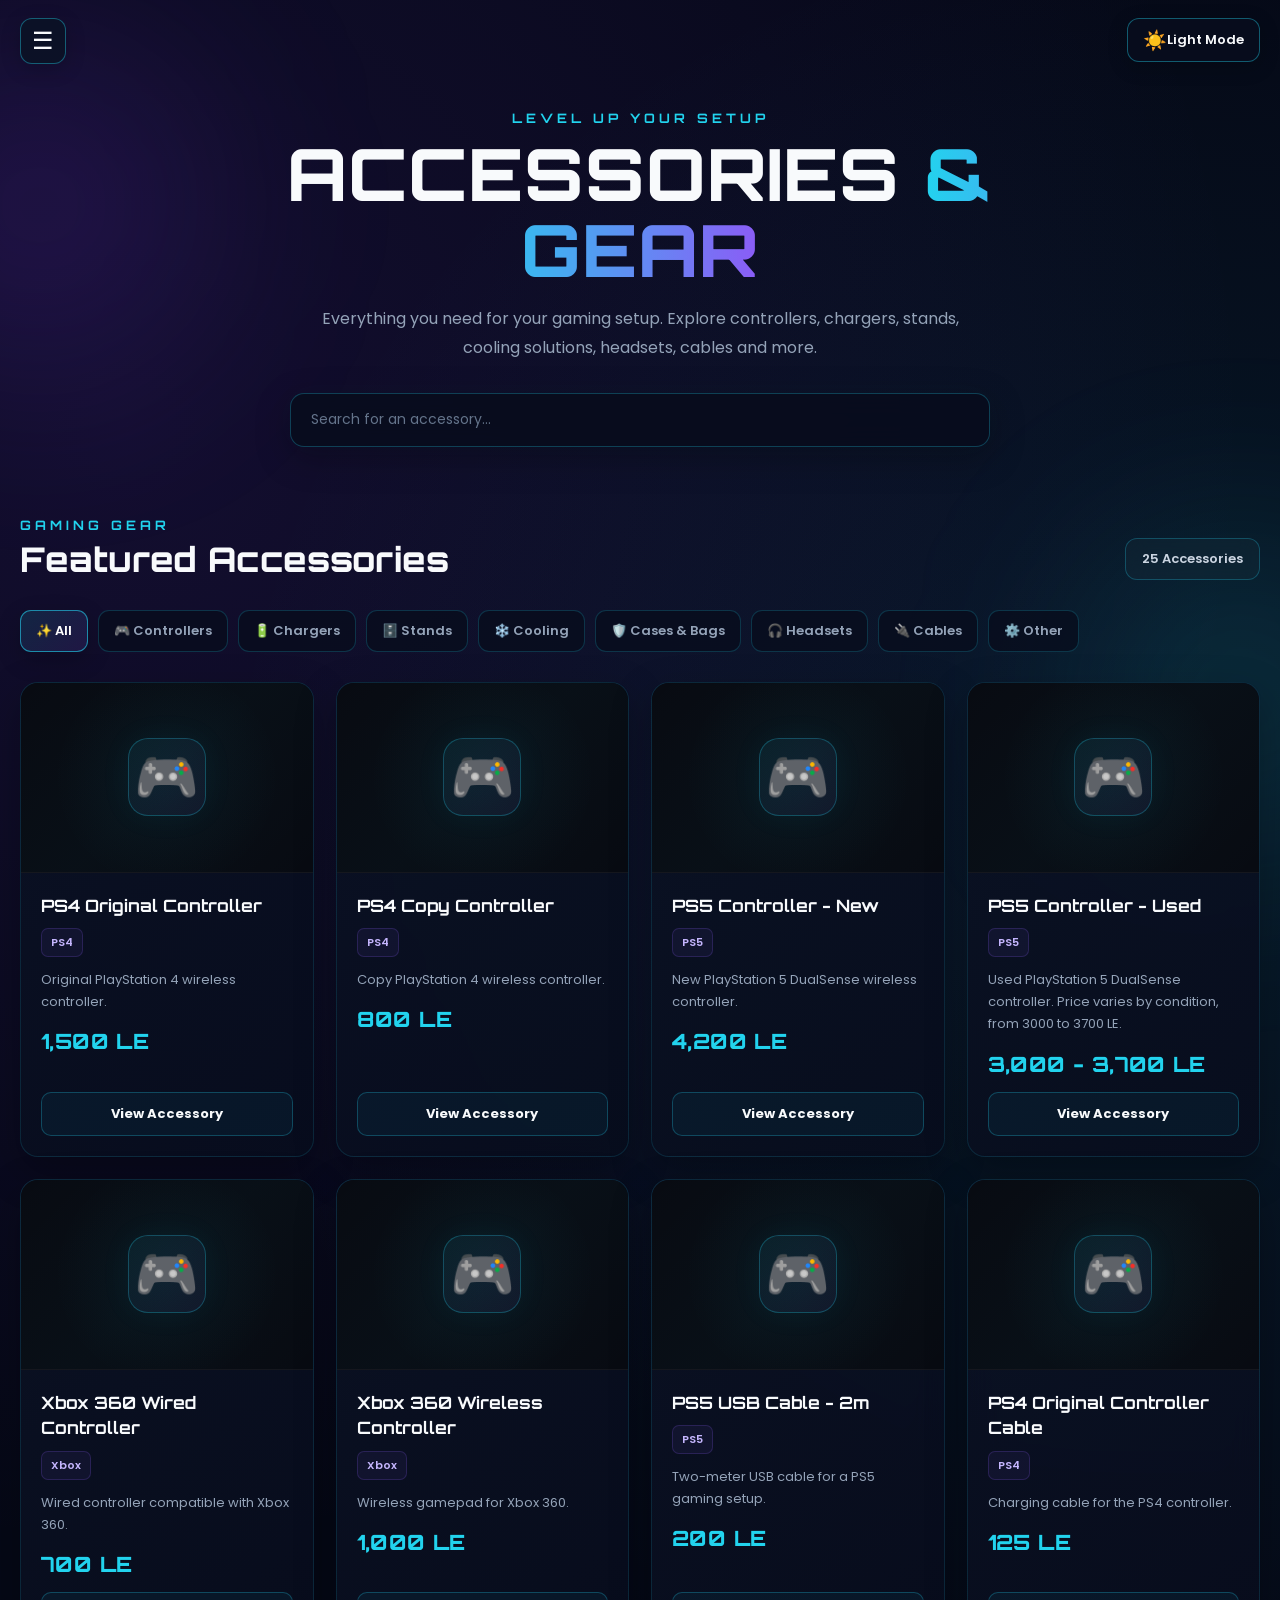
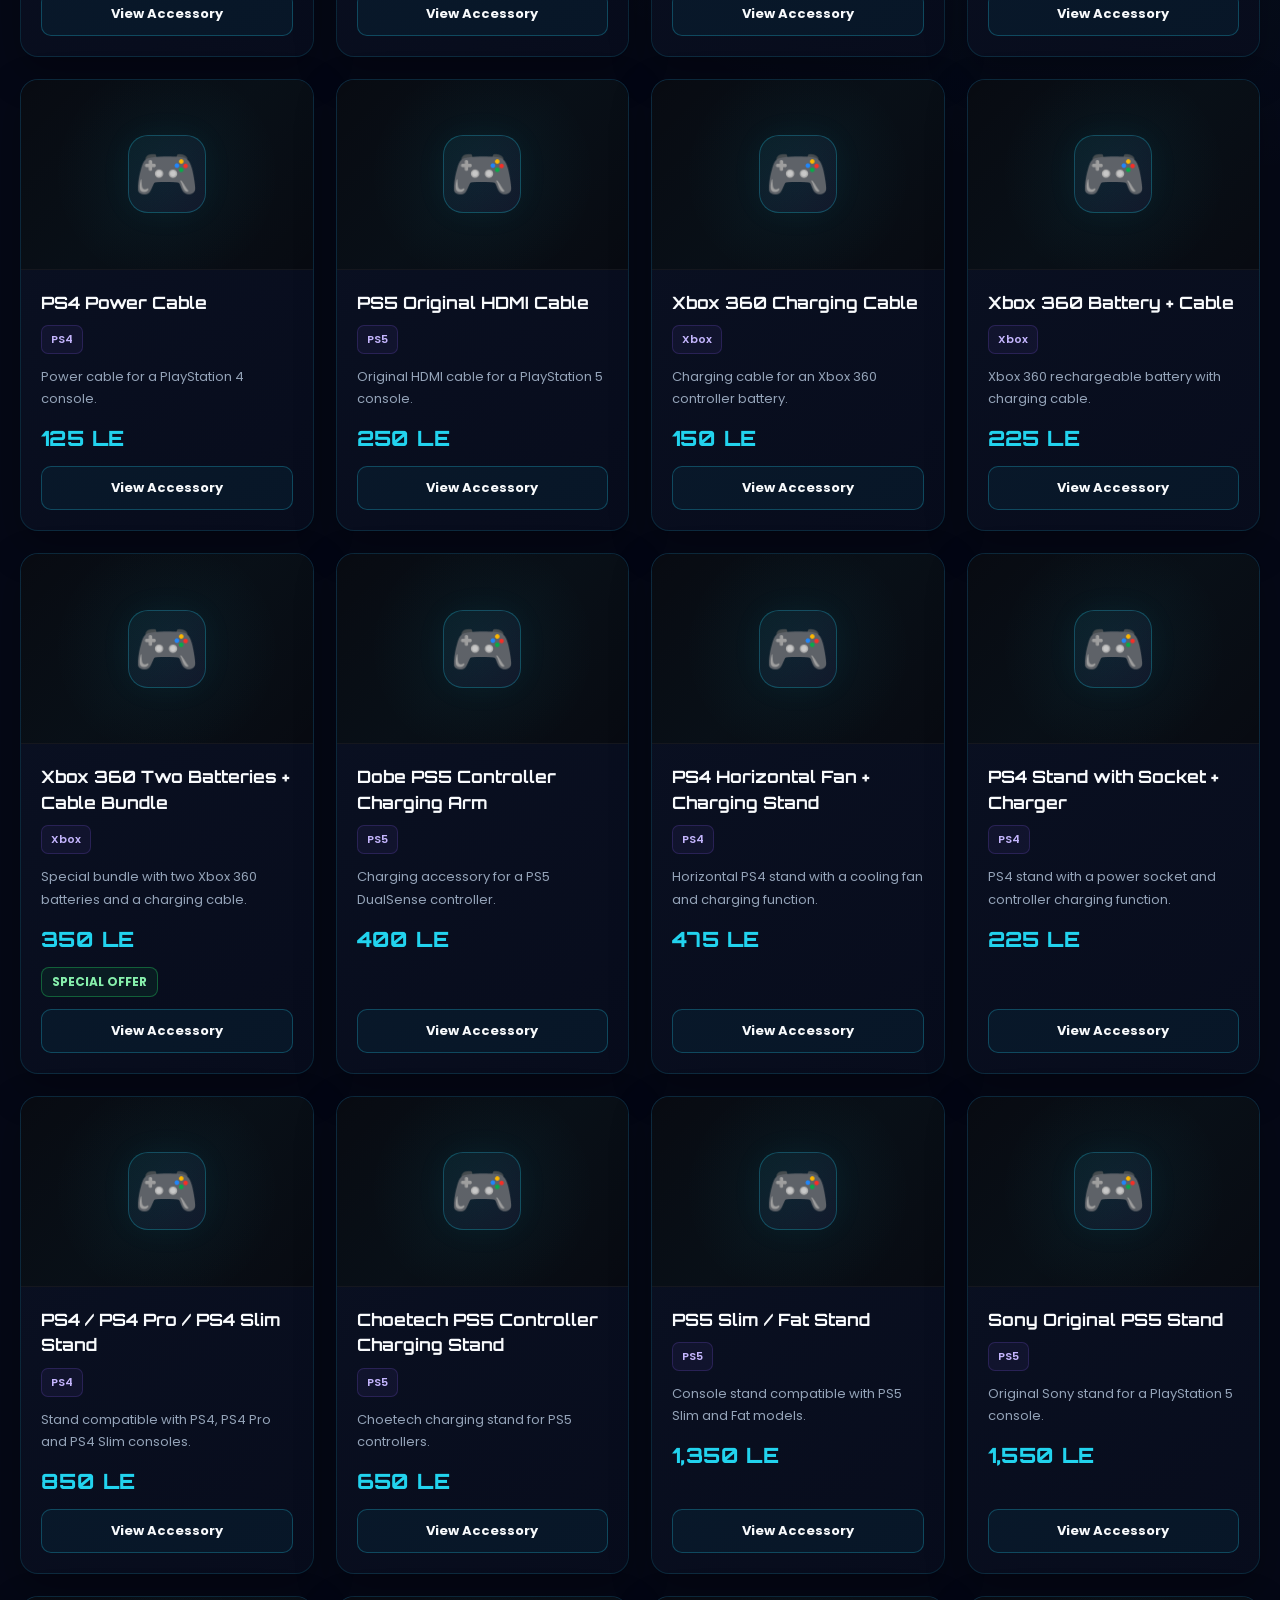
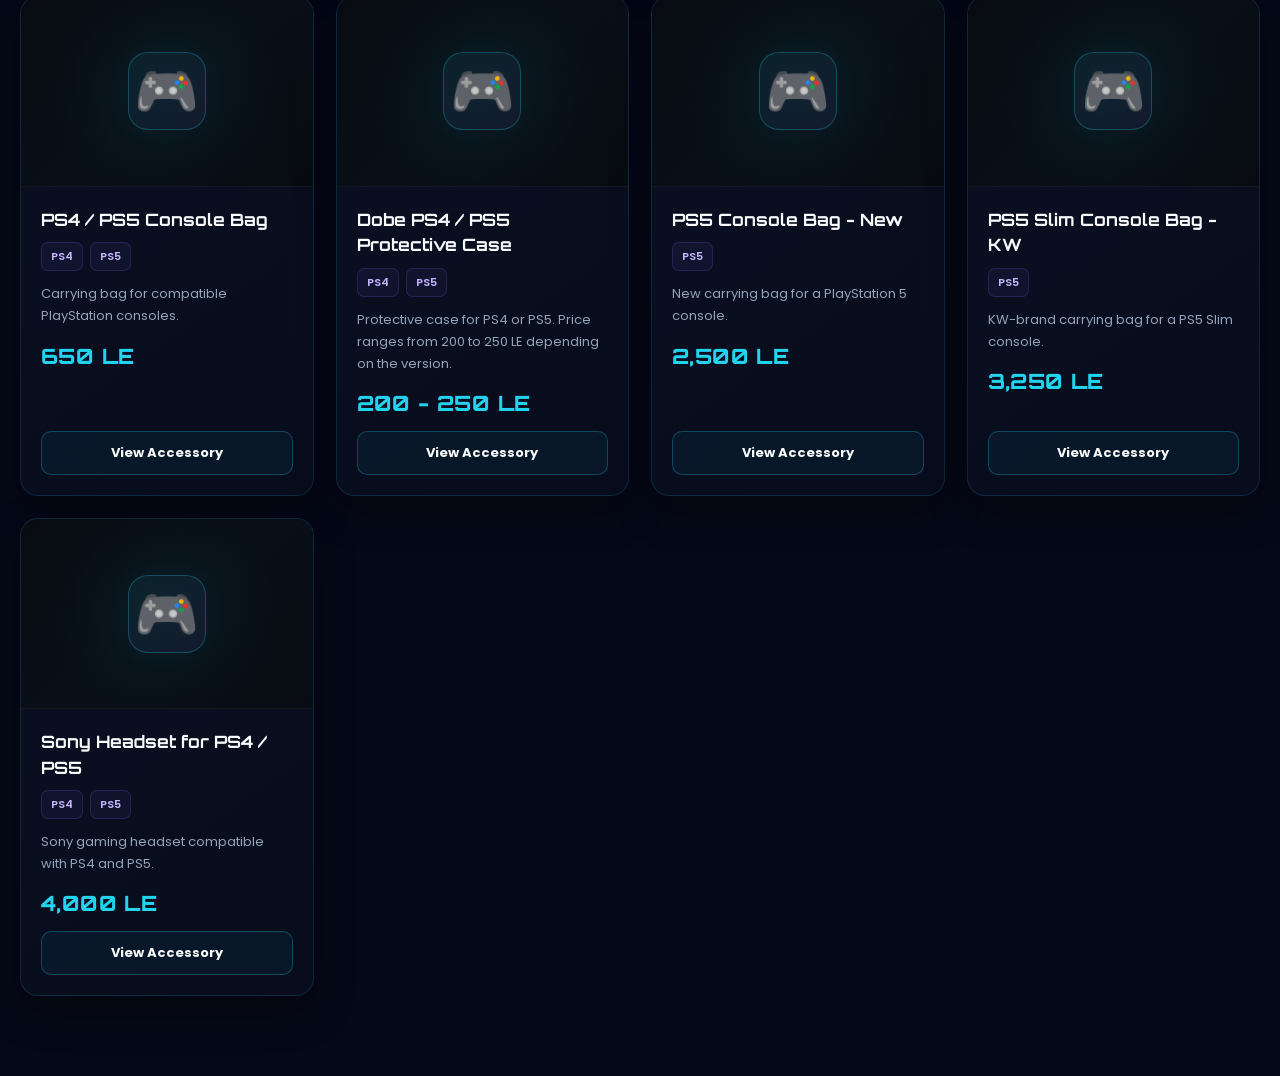
==== commit 3c79133a: "ابديت" ====
--- a/accessories.html
+++ b/accessories.html
@@ -328,6 +328,19 @@
             letter-spacing: .4px;
         }
 
+        .accessory-offer {
+            display: inline-block;
+            align-self: flex-start;
+            margin: 0 0 12px;
+            padding: 5px 10px;
+            border: 1px solid #22c55e66;
+            border-radius: 8px;
+            color: #86efac;
+            background: #22c55e14;
+            font-size: 12px;
+            font-weight: 700;
+        }
+
         .accessory-button {
             width: 100%;
             margin-top: auto;
@@ -460,6 +473,11 @@
 
         body.light-mode .accessory-button {
             color: #0f172a;
+        }
+
+        body.light-mode .accessory-offer {
+            color: #166534;
+            background: #22c55e16;
         }
 
         /*
@@ -825,7 +843,7 @@
                     class="accessory-filter"
                     data-category="Cases"
                 >
-                    🛡️ Cases
+                    🛡️ Cases & Bags
                 </button>
 
                 <button
@@ -1124,10 +1142,16 @@
     /*
      * ============================================================
      * ACCESSORIES DATA
+     * Total: 25 products
+     * Images will be added in a later phase.
      * ============================================================
      */
 
     const accessories = [
+        /*
+         * CONTROLLERS
+         */
+
         {
             id: 1,
             name: "PS4 Original Controller",
@@ -1137,8 +1161,7 @@
             platforms: ["PS4"],
             cover: "",
             description:
-                "Original PlayStation 4 wireless controller. " +
-                "Price: 1500 LE."
+                "Original PlayStation 4 wireless controller."
         },
 
         {
@@ -1150,8 +1173,308 @@
             platforms: ["PS4"],
             cover: "",
             description:
-                "Copy PlayStation 4 wireless controller. " +
-                "Price: 800 LE."
+                "Copy PlayStation 4 wireless controller."
+        },
+
+        {
+            id: 3,
+            name: "PS5 Controller - New",
+            price: 4200,
+            currency: "LE",
+            category: "Controllers",
+            platforms: ["PS5"],
+            cover: "",
+            description:
+                "New PlayStation 5 DualSense wireless controller."
+        },
+
+        {
+            id: 4,
+            name: "PS5 Controller - Used",
+            price: 3000,
+            maxPrice: 3700,
+            currency: "LE",
+            category: "Controllers",
+            platforms: ["PS5"],
+            cover: "",
+            description:
+                "Used PlayStation 5 DualSense controller. " +
+                "Price varies by condition, from 3000 to 3700 LE."
+        },
+
+        {
+            id: 5,
+            name: "Xbox 360 Wired Controller",
+            price: 700,
+            currency: "LE",
+            category: "Controllers",
+            platforms: ["Xbox"],
+            cover: "",
+            description:
+                "Wired controller compatible with Xbox 360."
+        },
+
+        {
+            id: 6,
+            name: "Xbox 360 Wireless Controller",
+            price: 1000,
+            currency: "LE",
+            category: "Controllers",
+            platforms: ["Xbox"],
+            cover: "",
+            description:
+                "Wireless gamepad for Xbox 360."
+        },
+
+        /*
+         * CABLES
+         */
+
+        {
+            id: 7,
+            name: "PS5 USB Cable - 2m",
+            price: 200,
+            currency: "LE",
+            category: "Cables",
+            platforms: ["PS5"],
+            cover: "",
+            description:
+                "Two-meter USB cable for a PS5 gaming setup."
+        },
+
+        {
+            id: 8,
+            name: "PS4 Original Controller Cable",
+            price: 125,
+            currency: "LE",
+            category: "Cables",
+            platforms: ["PS4"],
+            cover: "",
+            description:
+                "Charging cable for the PS4 controller."
+        },
+
+        {
+            id: 9,
+            name: "PS4 Power Cable",
+            price: 125,
+            currency: "LE",
+            category: "Cables",
+            platforms: ["PS4"],
+            cover: "",
+            description:
+                "Power cable for a PlayStation 4 console."
+        },
+
+        {
+            id: 10,
+            name: "PS5 Original HDMI Cable",
+            price: 250,
+            currency: "LE",
+            category: "Cables",
+            platforms: ["PS5"],
+            cover: "",
+            description:
+                "Original HDMI cable for a PlayStation 5 console."
+        },
+
+        {
+            id: 11,
+            name: "Xbox 360 Charging Cable",
+            price: 150,
+            currency: "LE",
+            category: "Cables",
+            platforms: ["Xbox"],
+            cover: "",
+            description:
+                "Charging cable for an Xbox 360 controller battery."
+        },
+
+        /*
+         * CHARGERS AND BATTERIES
+         */
+
+        {
+            id: 12,
+            name: "Xbox 360 Battery + Cable",
+            price: 225,
+            currency: "LE",
+            category: "Chargers",
+            platforms: ["Xbox"],
+            cover: "",
+            description:
+                "Xbox 360 rechargeable battery with charging cable."
+        },
+
+        {
+            id: 13,
+            name: "Xbox 360 Two Batteries + Cable Bundle",
+            price: 350,
+            currency: "LE",
+            category: "Chargers",
+            platforms: ["Xbox"],
+            cover: "",
+            isOffer: true,
+            description:
+                "Special bundle with two Xbox 360 batteries and a charging cable."
+        },
+
+        {
+            id: 14,
+            name: "Dobe PS5 Controller Charging Arm",
+            price: 400,
+            currency: "LE",
+            category: "Chargers",
+            platforms: ["PS5"],
+            cover: "",
+            description:
+                "Charging accessory for a PS5 DualSense controller."
+        },
+
+        /*
+         * STANDS AND CHARGING STATIONS
+         */
+
+        {
+            id: 15,
+            name: "PS4 Horizontal Fan + Charging Stand",
+            price: 475,
+            currency: "LE",
+            category: "Cooling",
+            platforms: ["PS4"],
+            cover: "",
+            description:
+                "Horizontal PS4 stand with a cooling fan and charging function."
+        },
+
+        {
+            id: 16,
+            name: "PS4 Stand with Socket + Charger",
+            price: 225,
+            currency: "LE",
+            category: "Stands",
+            platforms: ["PS4"],
+            cover: "",
+            description:
+                "PS4 stand with a power socket and controller charging function."
+        },
+
+        {
+            id: 17,
+            name: "PS4 / PS4 Pro / PS4 Slim Stand",
+            price: 850,
+            currency: "LE",
+            category: "Stands",
+            platforms: ["PS4"],
+            cover: "",
+            description:
+                "Stand compatible with PS4, PS4 Pro and PS4 Slim consoles."
+        },
+
+        {
+            id: 18,
+            name: "Choetech PS5 Controller Charging Stand",
+            price: 650,
+            currency: "LE",
+            category: "Stands",
+            platforms: ["PS5"],
+            cover: "",
+            description:
+                "Choetech charging stand for PS5 controllers."
+        },
+
+        {
+            id: 19,
+            name: "PS5 Slim / Fat Stand",
+            price: 1350,
+            currency: "LE",
+            category: "Stands",
+            platforms: ["PS5"],
+            cover: "",
+            description:
+                "Console stand compatible with PS5 Slim and Fat models."
+        },
+
+        {
+            id: 20,
+            name: "Sony Original PS5 Stand",
+            price: 1550,
+            currency: "LE",
+            category: "Stands",
+            platforms: ["PS5"],
+            cover: "",
+            description:
+                "Original Sony stand for a PlayStation 5 console."
+        },
+
+        /*
+         * CASES AND BAGS
+         */
+
+        {
+            id: 21,
+            name: "PS4 / PS5 Console Bag",
+            price: 650,
+            currency: "LE",
+            category: "Cases",
+            platforms: ["PS4", "PS5"],
+            cover: "",
+            description:
+                "Carrying bag for compatible PlayStation consoles."
+        },
+
+        {
+            id: 22,
+            name: "Dobe PS4 / PS5 Protective Case",
+            price: 200,
+            maxPrice: 250,
+            currency: "LE",
+            category: "Cases",
+            platforms: ["PS4", "PS5"],
+            cover: "",
+            description:
+                "Protective case for PS4 or PS5. " +
+                "Price ranges from 200 to 250 LE depending on the version."
+        },
+
+        {
+            id: 23,
+            name: "PS5 Console Bag - New",
+            price: 2500,
+            currency: "LE",
+            category: "Cases",
+            platforms: ["PS5"],
+            cover: "",
+            description:
+                "New carrying bag for a PlayStation 5 console."
+        },
+
+        {
+            id: 24,
+            name: "PS5 Slim Console Bag - KW",
+            price: 3250,
+            currency: "LE",
+            category: "Cases",
+            platforms: ["PS5"],
+            cover: "",
+            description:
+                "KW-brand carrying bag for a PS5 Slim console."
+        },
+
+        /*
+         * HEADSETS
+         */
+
+        {
+            id: 25,
+            name: "Sony Headset for PS4 / PS5",
+            price: 4000,
+            currency: "LE",
+            category: "Headsets",
+            platforms: ["PS4", "PS5"],
+            cover: "",
+            description:
+                "Sony gaming headset compatible with PS4 and PS5."
         }
     ];
 
@@ -1261,10 +1584,13 @@
     /*
      * ============================================================
      * PRICE FORMAT
+     * Supports fixed prices and price ranges.
      * ============================================================
      */
 
     function getAccessoryPrice(accessory) {
+        const currency = accessory.currency || "LE";
+
         if (
             accessory.price === null ||
             accessory.price === undefined ||
@@ -1274,9 +1600,24 @@
             return "Price unavailable";
         }
 
-        return `${Number(accessory.price).toLocaleString("en-US")} ${
-            accessory.currency || "LE"
-        }`;
+        const minPrice = Number(accessory.price);
+        const maxPrice =
+            accessory.maxPrice === null ||
+            accessory.maxPrice === undefined
+                ? null
+                : Number(accessory.maxPrice);
+
+        const formattedMin = minPrice.toLocaleString("en-US");
+
+        if (
+            maxPrice !== null &&
+            Number.isFinite(maxPrice) &&
+            maxPrice !== minPrice
+        ) {
+            return `${formattedMin} - ${maxPrice.toLocaleString("en-US")} ${currency}`;
+        }
+
+        return `${formattedMin} ${currency}`;
     }
 
     /*
@@ -1362,6 +1703,12 @@
                         ${getAccessoryPrice(accessory)}
                     </div>
 
+                    ${
+                        accessory.isOffer
+                            ? '<span class="accessory-offer">SPECIAL OFFER</span>'
+                            : ""
+                    }
+
                     <button
                         class="accessory-button"
                         type="button"
@@ -1396,7 +1743,10 @@
             const category = (accessory.category || "").toLowerCase();
             const description = (accessory.description || "").toLowerCase();
             const price = String(accessory.price ?? "").toLowerCase();
+            const maxPrice = String(accessory.maxPrice ?? "").toLowerCase();
             const currency = (accessory.currency || "").toLowerCase();
+            const platformText = (accessory.platforms || []).join(" ").toLowerCase();
+            const offerText = accessory.isOffer ? "offer special offer عرض" : "";
 
             const matchesCategory =
                 activeCategory === "ALL" ||
@@ -1407,7 +1757,10 @@
                 category.includes(searchText) ||
                 description.includes(searchText) ||
                 price.includes(searchText) ||
-                currency.includes(searchText);
+                maxPrice.includes(searchText) ||
+                currency.includes(searchText) ||
+                platformText.includes(searchText) ||
+                offerText.includes(searchText);
 
             const matchesPlatform =
                 activePlatform === "ALL" ||
@@ -1533,6 +1886,12 @@
                     ${getAccessoryPrice(accessory)}
                 </div>
 
+                ${
+                    accessory.isOffer
+                        ? '<div class="accessory-offer" style="margin-bottom:18px;">SPECIAL OFFER</div>'
+                        : ""
+                }
+
                 <p style="
                     max-width:600px;
                     margin:0 auto;
